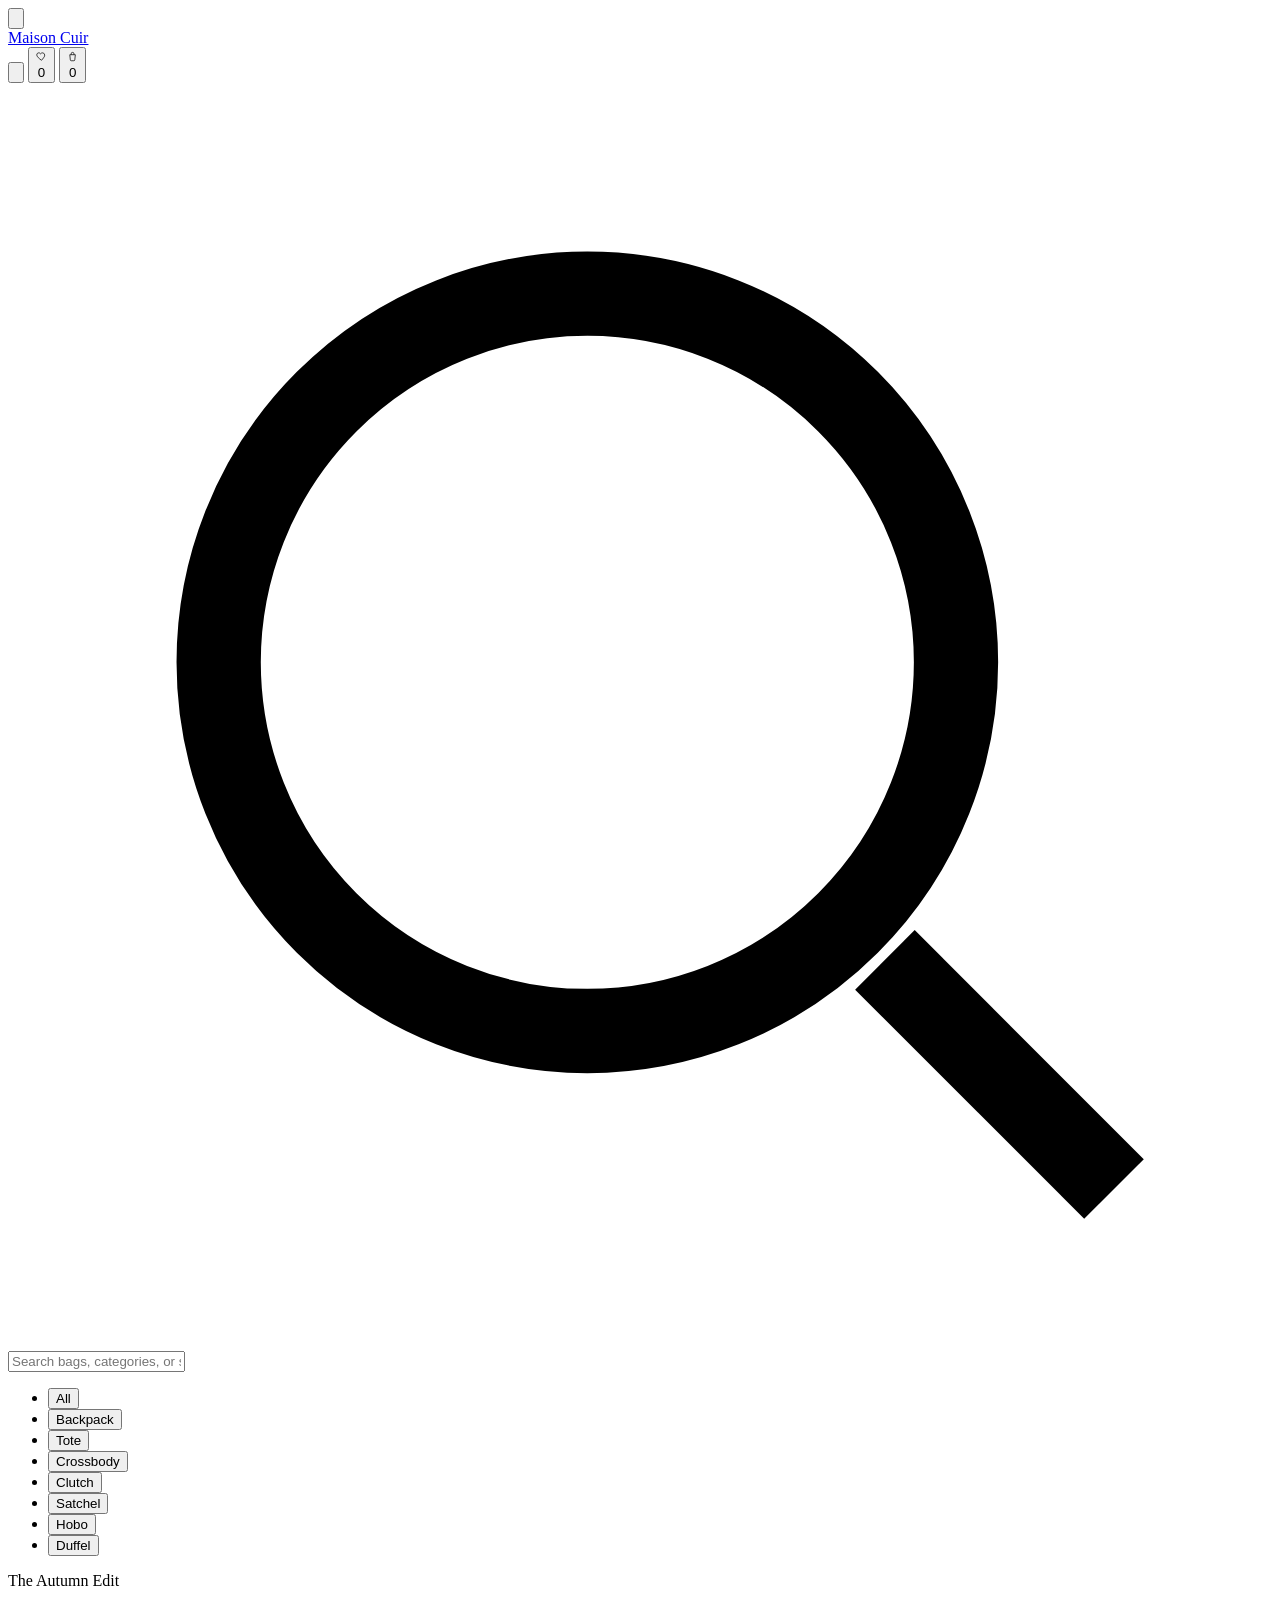
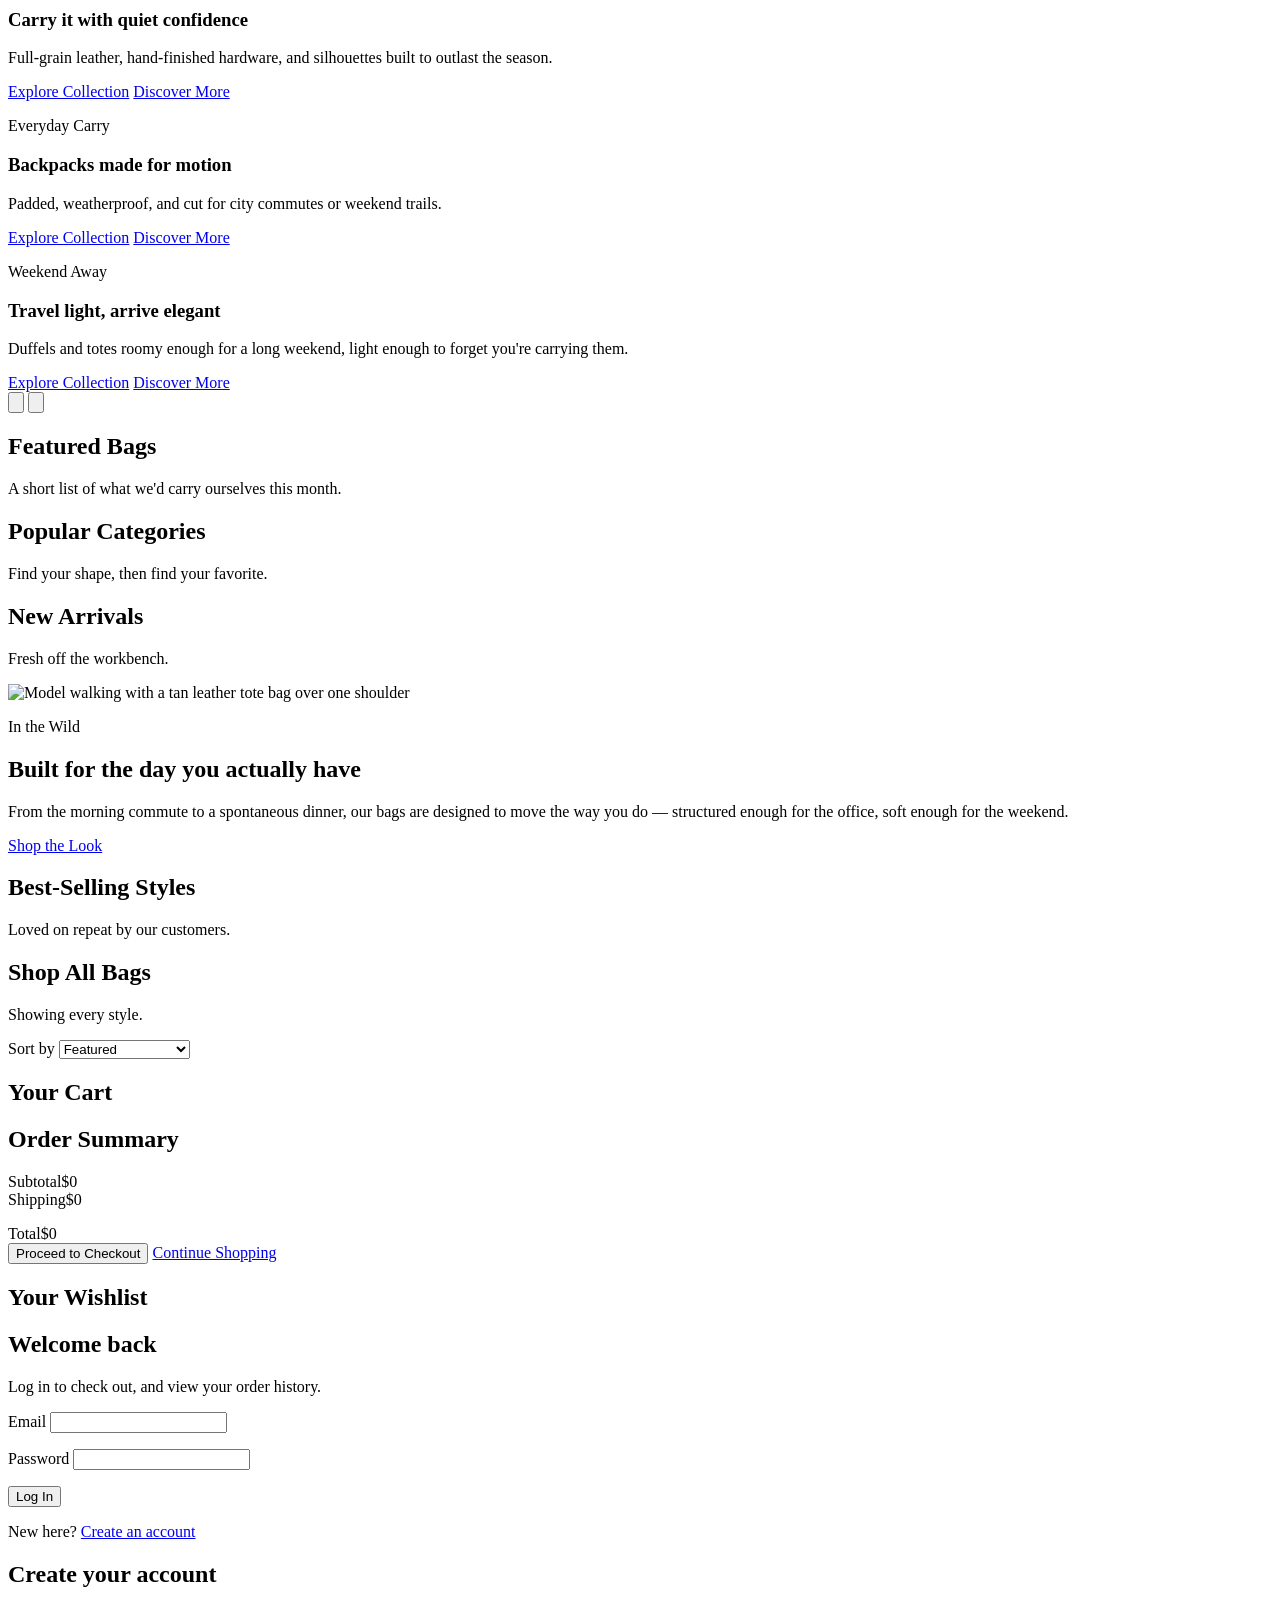
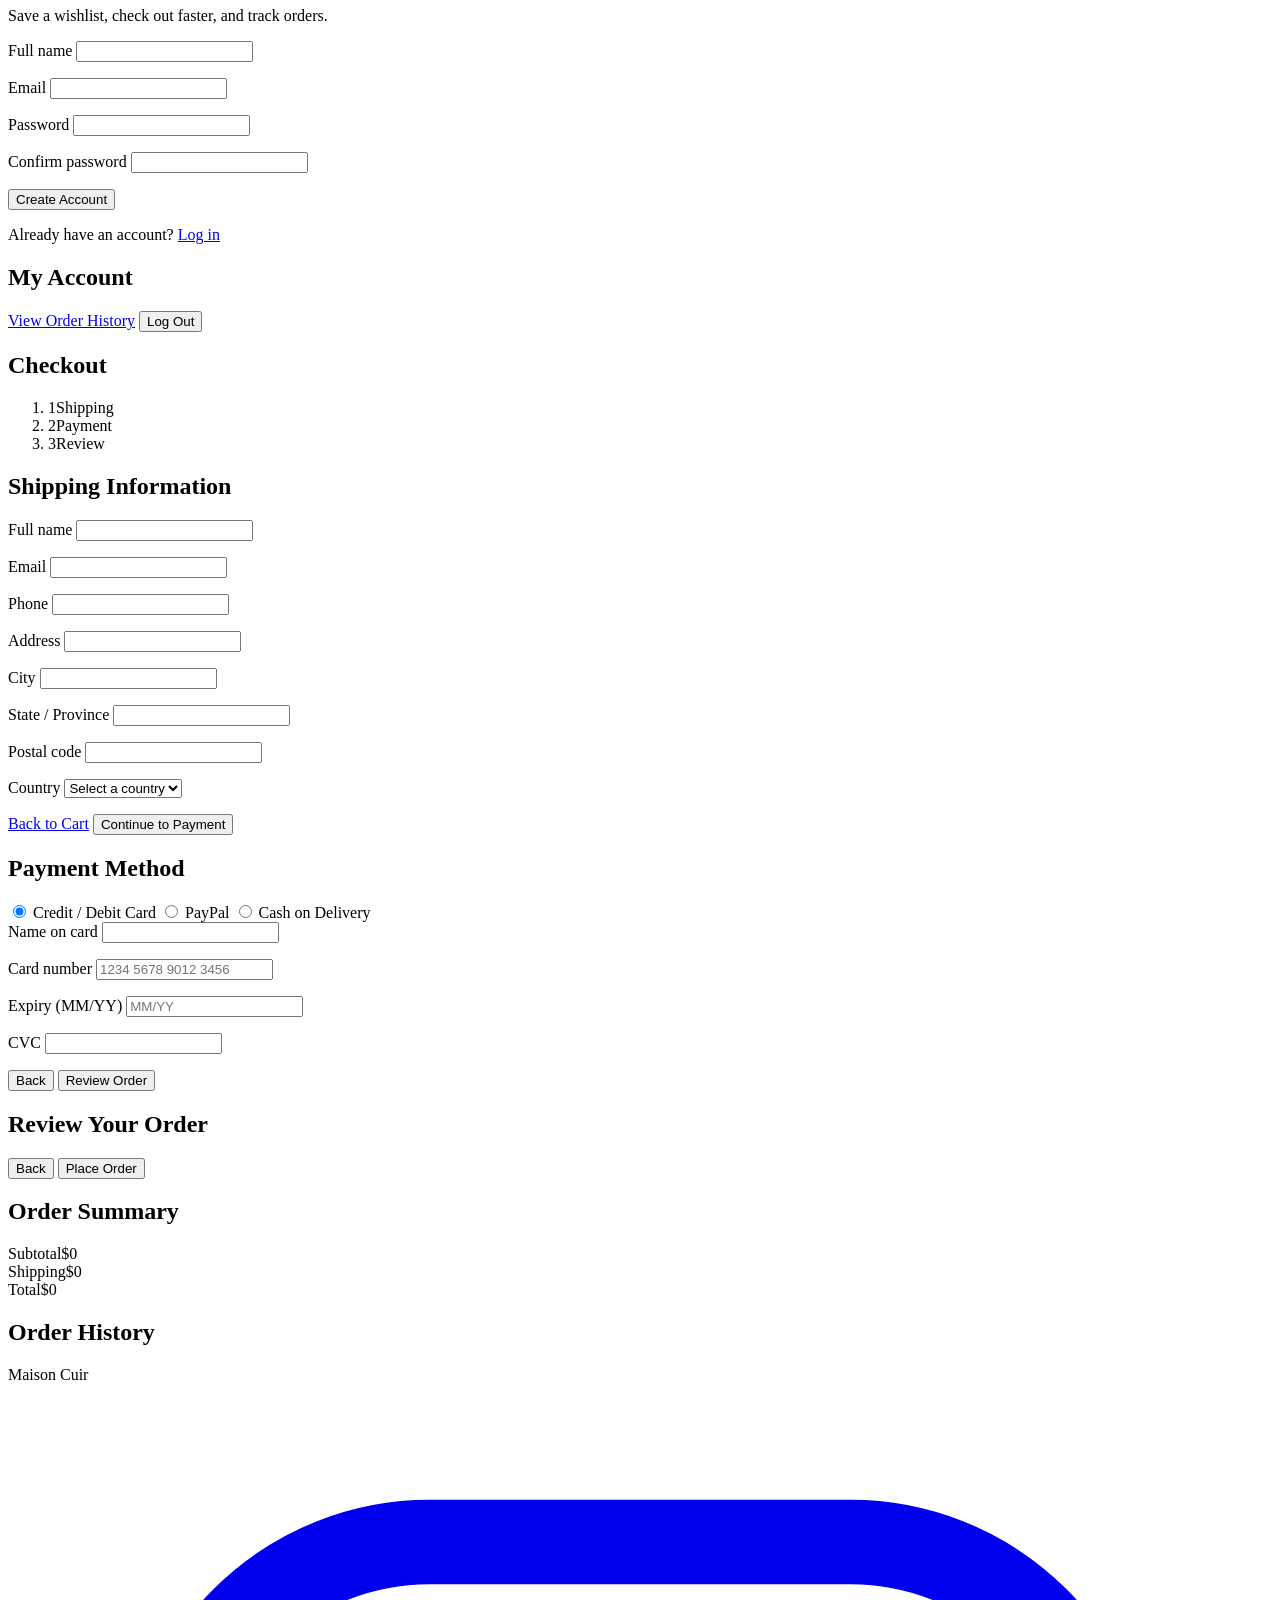
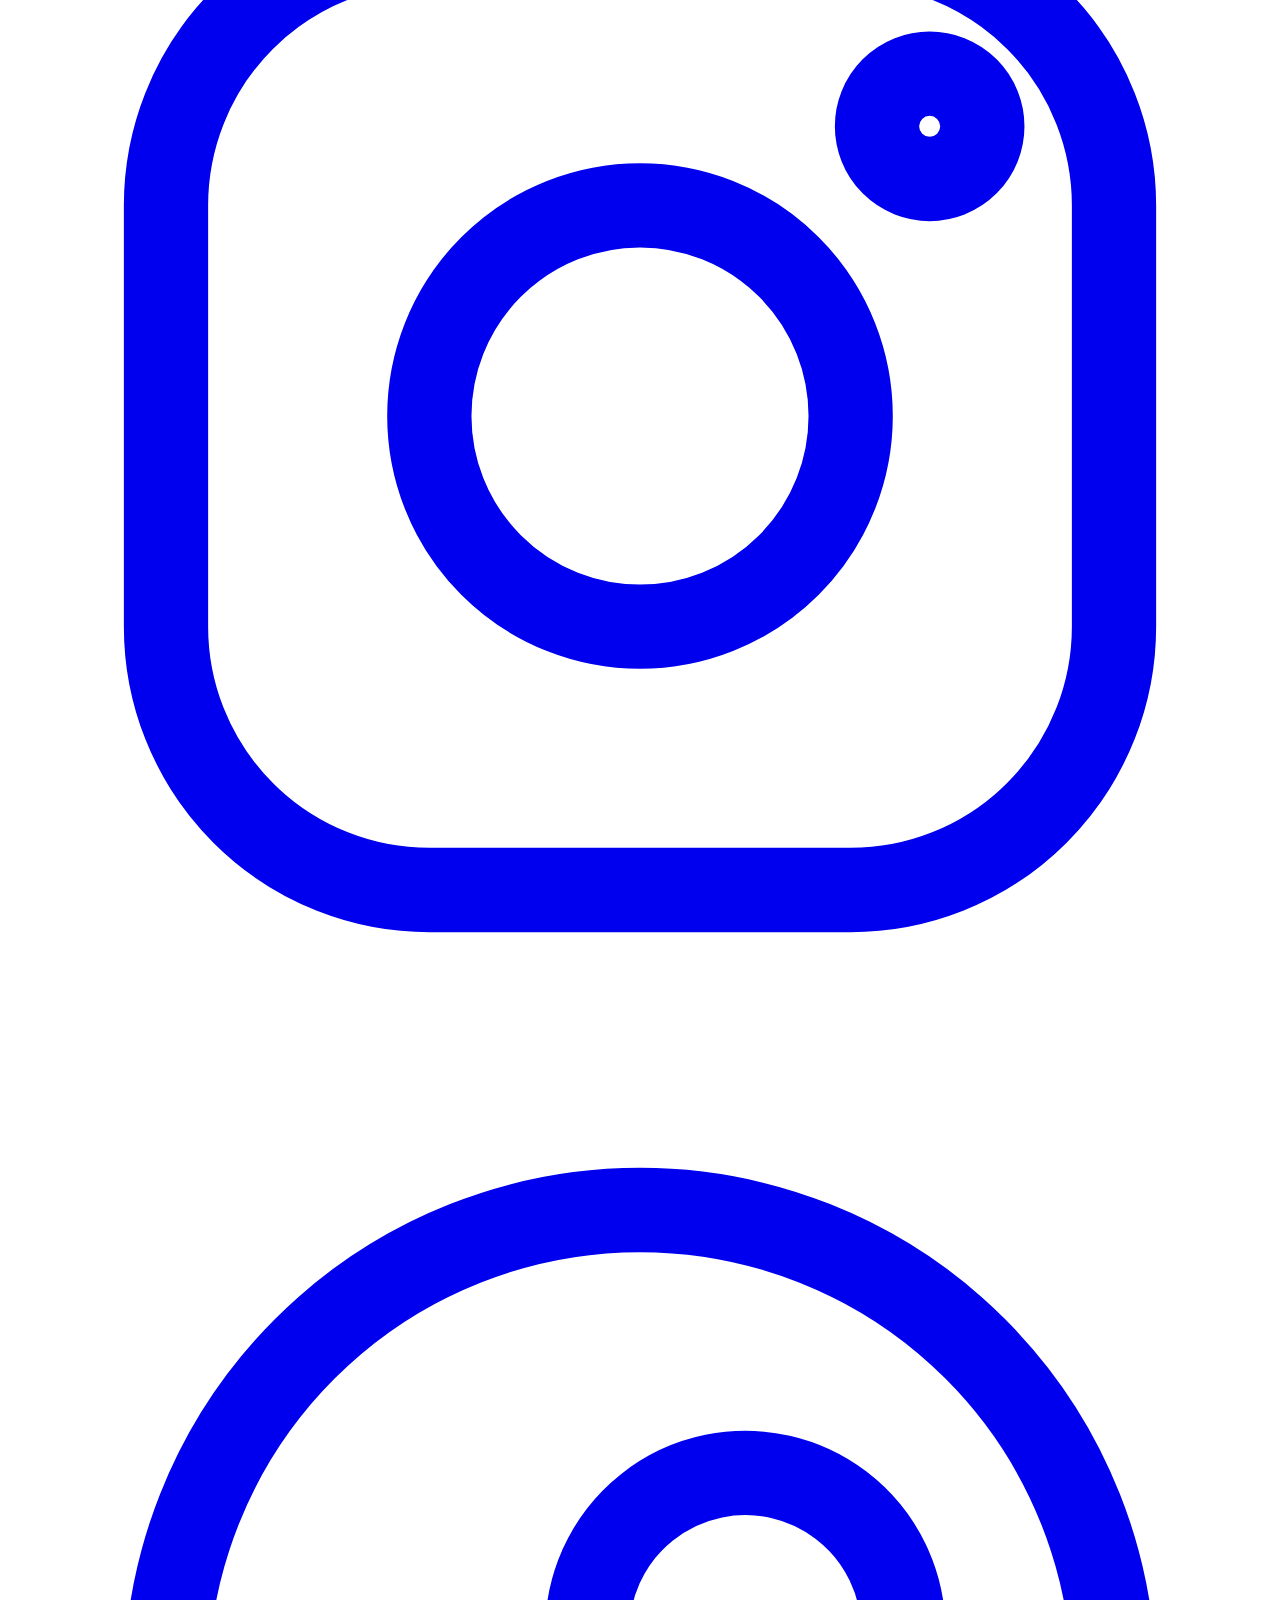
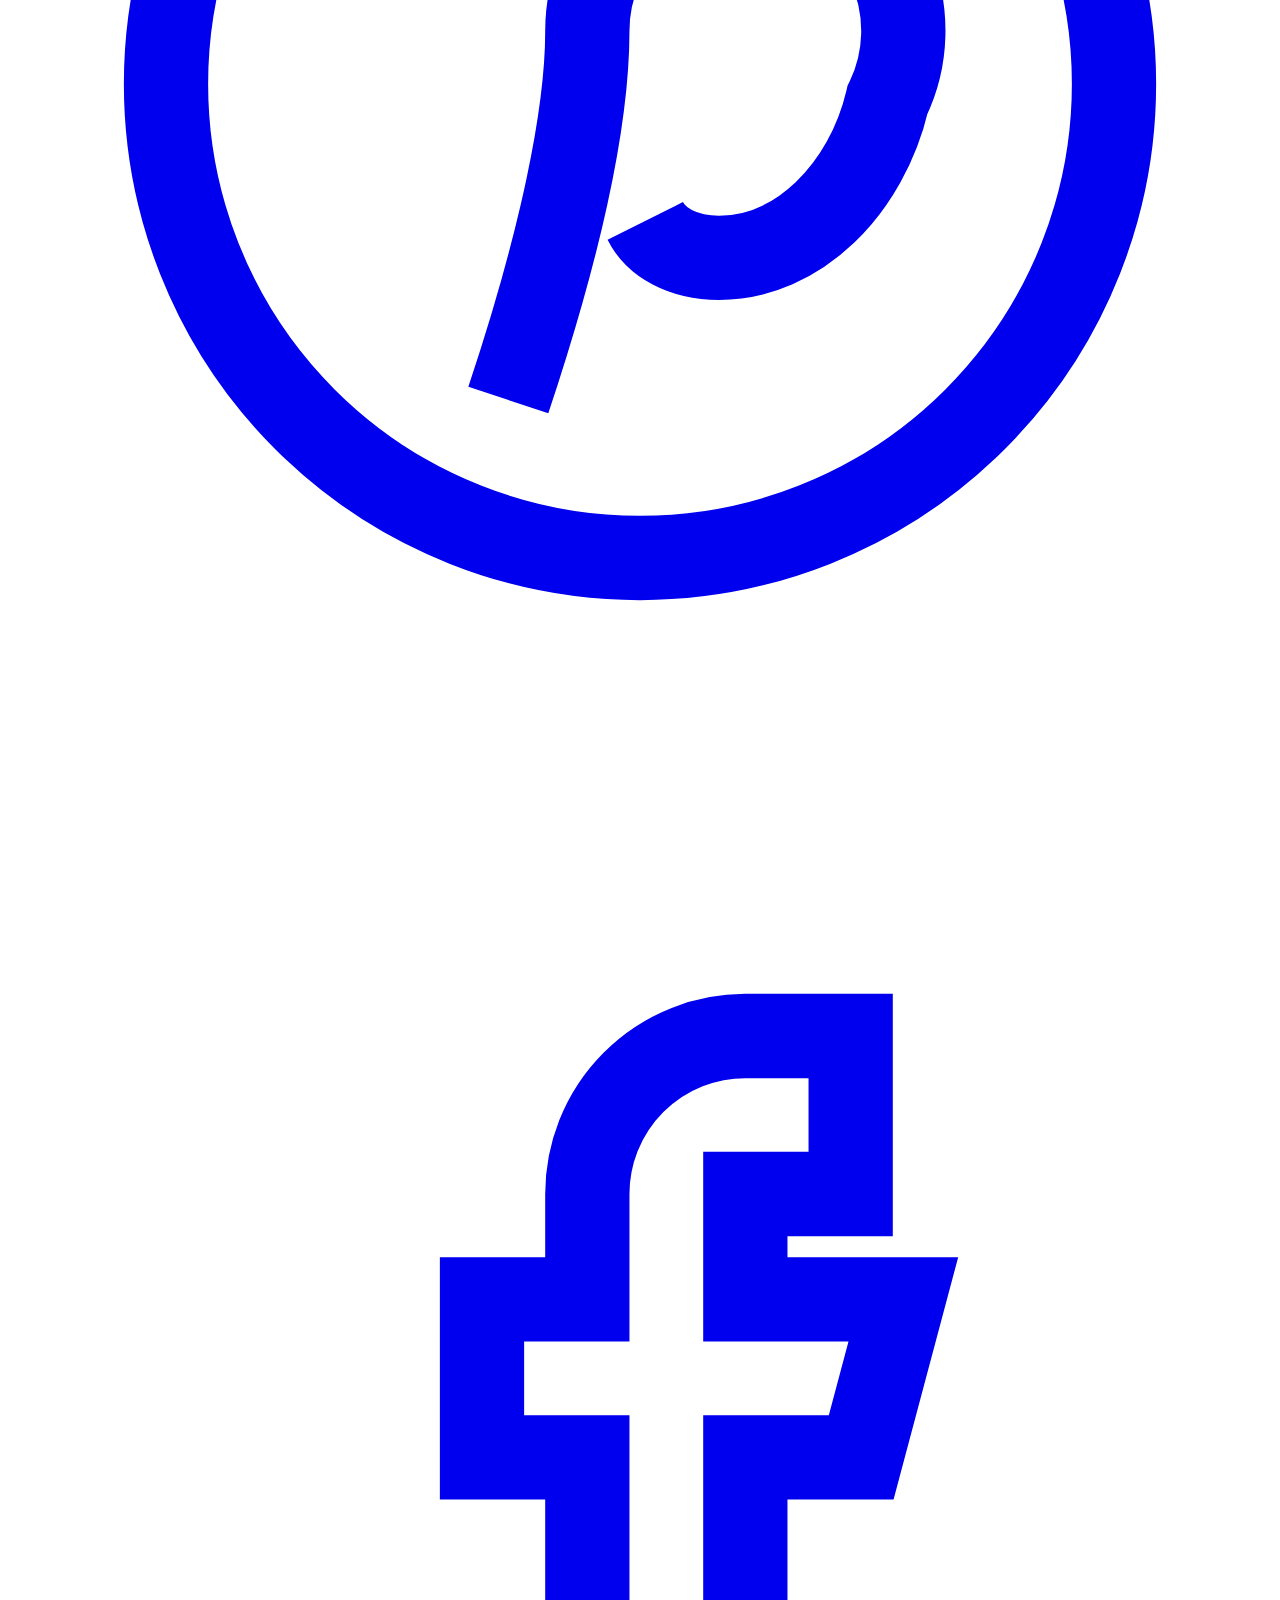
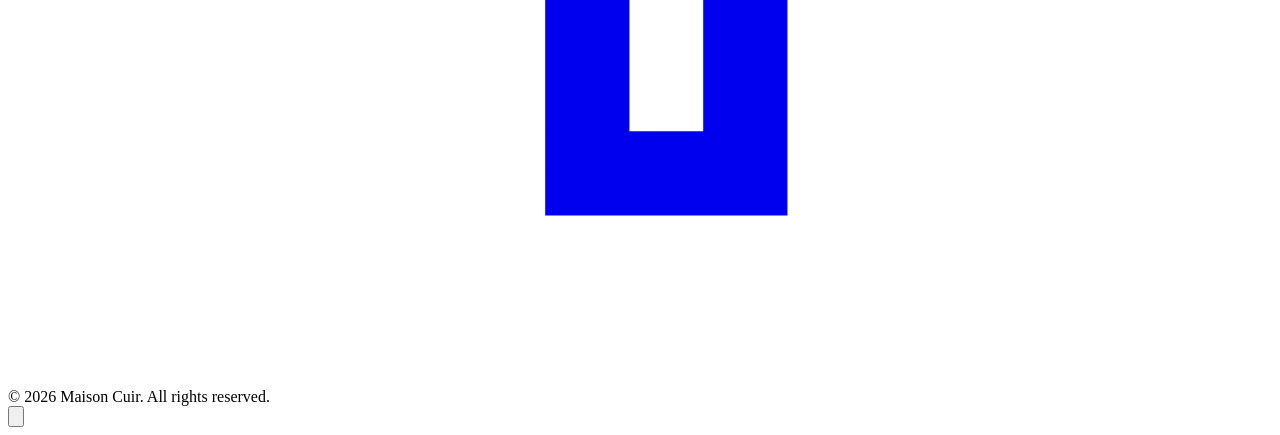
==== Index.html @ 28dfa50d "Initial commit" ====
<!DOCTYPE html>
<html lang="en">
<head>
  <meta charset="UTF-8" />
  <meta name="viewport" content="width=device-width, initial-scale=1.0" />
  <title>Maison Cuir — Premium Bags</title>

  <!-- Google Fonts: Fraunces for headings/brand, Inter for UI & body -->
  <link rel="preconnect" href="https://fonts.googleapis.com">
  <link rel="preconnect" href="https://fonts.gstatic.com" crossorigin>
  <link href="https://fonts.googleapis.com/css2?family=Fraunces:opsz,wght@9..144,400;9..144,500;9..144,600;9..144,700&family=Inter:wght@400;500;600;700&display=swap" rel="stylesheet">

  <link rel="stylesheet" href="style.css" />
</head>
<body>

  <!-- Toast notifications (success / error messages) -->
  <div class="toast-container" id="toastContainer" aria-live="polite" aria-atomic="true"></div>

  <!-- =========================================================
       HEADER — persistent across every view
       ========================================================= -->
  <header class="site-header" id="siteHeader">
    <div class="header-inner">

      <div class="header-side header-left">
        <button class="icon-btn search-gap" id="searchToggleBtn" aria-label="Search" aria-expanded="false" aria-controls="searchBar">
          <svg viewBox="0 0 24 24" fill="none" stroke="currentColor" stroke-width="1.6"><circle cx="11" cy="11" r="7"/><line x1="21" y1="21" x2="16.65" y2="16.65"/></svg>
        </button>
      </div>

      <a href="#home" class="brand" id="brandLink" aria-label="Maison Cuir home">Maison&nbsp;Cuir</a>

      <div class="header-side header-right">
        <button class="icon-btn" aria-label="Account" id="accountBtn">
          <svg viewBox="0 0 24 24" fill="none" stroke="currentColor" stroke-width="1.6"><circle cx="12" cy="8" r="4"/><path d="M4 20c0-4.4 3.6-7 8-7s8 2.6 8 7"/></svg>
        </button>
        <button class="icon-btn" aria-label="Wishlist" id="wishlistBtn">
          <svg viewBox="0 0 24 24" fill="none" stroke="currentColor" stroke-width="1.6"><path d="M12 20s-7-4.35-9.5-8.8C.7 8 2 4.5 5.4 4c2-.3 3.7.7 4.6 2.2C10.9 4.7 12.6 3.7 14.6 4c3.4.5 4.7 4 3.9 7.2C16 15.65 12 20 12 20Z"/></svg>
          <span class="badge" id="wishlistCount" data-zero>0</span>
        </button>
        <button class="icon-btn" aria-label="Cart" id="cartBtn">
          <svg viewBox="0 0 24 24" fill="none" stroke="currentColor" stroke-width="1.6"><path d="M6 8h12l-1.2 11.2a2 2 0 0 1-2 1.8H9.2a2 2 0 0 1-2-1.8L6 8Z"/><path d="M9 8V6a3 3 0 0 1 6 0v2"/></svg>
          <span class="badge" id="cartCount" data-zero>0</span>
        </button>
      </div>
    </div>

    <!-- Functional search bar -->
    <div class="search-bar" id="searchBar">
      <div class="search-bar-inner">
        <svg viewBox="0 0 24 24" fill="none" stroke="currentColor" stroke-width="1.6"><circle cx="11" cy="11" r="7"/><line x1="21" y1="21" x2="16.65" y2="16.65"/></svg>
        <input type="text" id="searchInput" placeholder="Search bags, categories, or styles…" aria-label="Search products" />
        <button class="search-clear" id="searchClear" aria-label="Clear search" hidden>&times;</button>
      </div>
      <p class="search-hint" id="searchHint"></p>
    </div>

    <!-- Category navigation — controls the Shop view's filter from anywhere -->
    <nav class="category-nav" aria-label="Bag categories">
      <ul class="category-list" id="categoryList">
        <li><button class="cat-pill is-active" data-category="all">All</button></li>
        <li><button class="cat-pill" data-category="Backpack">Backpack</button></li>
        <li><button class="cat-pill" data-category="Tote">Tote</button></li>
        <li><button class="cat-pill" data-category="Crossbody">Crossbody</button></li>
        <li><button class="cat-pill" data-category="Clutch">Clutch</button></li>
        <li><button class="cat-pill" data-category="Satchel">Satchel</button></li>
        <li><button class="cat-pill" data-category="Hobo">Hobo</button></li>
        <li><button class="cat-pill" data-category="Duffel">Duffel</button></li>
      </ul>
    </nav>
  </header>

  <main>

    <!-- =========================================================
         HOME VIEW — hero, curated showcases (unchanged design)
         ========================================================= -->
    <section class="view is-active" id="view-home">

      <section class="hero" id="hero">
        <div class="hero-slides" id="heroSlides">

          <div class="hero-slide is-active" style="background-image:url('https://images.unsplash.com/photo-1553062407-98eeb64c6a62?auto=format&fit=crop&w=1800&q=80')">
            <div class="hero-overlay"></div>
            <div class="hero-content">
              <p class="hero-kicker">The Autumn Edit</p>
              <h1>Carry it with quiet confidence</h1>
              <p class="hero-copy">Full-grain leather, hand-finished hardware, and silhouettes built to outlast the season.</p>
              <div class="hero-actions">
                <a href="#shop" class="btn btn-primary" data-nav="shop">Explore Collection</a>
                <a href="#lifestyle-anchor" class="btn btn-ghost">Discover More</a>
              </div>
            </div>
          </div>

          <div class="hero-slide" style="background-image:url('https://images.unsplash.com/photo-1622560480605-d83c853bc5c3?auto=format&fit=crop&w=1800&q=80')">
            <div class="hero-overlay"></div>
            <div class="hero-content">
              <p class="hero-kicker">Everyday Carry</p>
              <h1>Backpacks made for motion</h1>
              <p class="hero-copy">Padded, weatherproof, and cut for city commutes or weekend trails.</p>
              <div class="hero-actions">
                <a href="#shop" class="btn btn-primary" data-nav="shop">Explore Collection</a>
                <a href="#lifestyle-anchor" class="btn btn-ghost">Discover More</a>
              </div>
            </div>
          </div>

          <div class="hero-slide" style="background-image:url('https://images.unsplash.com/photo-1591561954557-26941169b49e?auto=format&fit=crop&w=1800&q=80')">
            <div class="hero-overlay"></div>
            <div class="hero-content">
              <p class="hero-kicker">Weekend Away</p>
              <h1>Travel light, arrive elegant</h1>
              <p class="hero-copy">Duffels and totes roomy enough for a long weekend, light enough to forget you're carrying them.</p>
              <div class="hero-actions">
                <a href="#shop" class="btn btn-primary" data-nav="shop">Explore Collection</a>
                <a href="#lifestyle-anchor" class="btn btn-ghost">Discover More</a>
              </div>
            </div>
          </div>

        </div>

        <button class="hero-arrow hero-arrow-prev" id="heroPrev" aria-label="Previous slide">
          <svg viewBox="0 0 24 24" fill="none" stroke="currentColor" stroke-width="2"><path d="M15 18l-6-6 6-6"/></svg>
        </button>
        <button class="hero-arrow hero-arrow-next" id="heroNext" aria-label="Next slide">
          <svg viewBox="0 0 24 24" fill="none" stroke="currentColor" stroke-width="2"><path d="M9 18l6-6-6-6"/></svg>
        </button>
        <div class="hero-dots" id="heroDots"></div>
      </section>

      <section class="section" id="featured">
        <div class="section-head">
          <h2>Featured Bags</h2>
          <p>A short list of what we'd carry ourselves this month.</p>
        </div>
        <div class="product-grid" id="featuredGrid"></div>
      </section>

      <section class="section section-muted" id="popular-categories">
        <div class="section-head">
          <h2>Popular Categories</h2>
          <p>Find your shape, then find your favorite.</p>
        </div>
        <div class="category-grid" id="categoryGrid"></div>
      </section>

      <section class="section" id="new-arrivals">
        <div class="section-head">
          <h2>New Arrivals</h2>
          <p>Fresh off the workbench.</p>
        </div>
        <div class="product-grid" id="newArrivalsGrid"></div>
      </section>

      <span id="lifestyle-anchor"></span>
      <section class="lifestyle" id="lifestyle">
        <div class="lifestyle-media">
          <img src="https://images.unsplash.com/photo-1591085686350-798c0f9faa7f?auto=format&fit=crop&w=1400&q=80" alt="Model walking with a tan leather tote bag over one shoulder" loading="lazy" />
        </div>
        <div class="lifestyle-copy">
          <p class="hero-kicker">In the Wild</p>
          <h2>Built for the day you actually have</h2>
          <p>From the morning commute to a spontaneous dinner, our bags are designed to move the way you do — structured enough for the office, soft enough for the weekend.</p>
          <a href="#shop" class="btn btn-primary" data-nav="shop">Shop the Look</a>
        </div>
      </section>

      <section class="section" id="best-sellers">
        <div class="section-head">
          <h2>Best-Selling Styles</h2>
          <p>Loved on repeat by our customers.</p>
        </div>
        <div class="product-grid" id="bestSellersGrid"></div>
      </section>
    </section>

    <!-- =========================================================
         SHOP VIEW — full catalog with search, filter, sort
         ========================================================= -->
    <section class="view" id="view-shop">
      <div class="view-header">
        <h1 id="shopTitle">Shop All Bags</h1>
        <p id="shopMeta">Showing every style.</p>
      </div>
      <div class="shop-controls">
        <p class="shop-active-filter" id="shopActiveFilter"></p>
        <label class="sort-field">
          <span>Sort by</span>
          <select id="sortSelect">
            <option value="featured">Featured</option>
            <option value="price-asc">Price: Low to High</option>
            <option value="price-desc">Price: High to Low</option>
            <option value="rating">Top Rated</option>
            <option value="newest">Newest</option>
          </select>
        </label>
      </div>
      <div class="product-grid" id="shopGrid"></div>
      <div class="empty-state" id="shopEmpty" hidden>
        <p>No bags match your search.</p>
        <button class="btn btn-primary" id="shopResetBtn">Clear filters</button>
      </div>
    </section>

    <!-- =========================================================
         CART VIEW
         ========================================================= -->
    <section class="view" id="view-cart">
      <div class="view-header"><h1>Your Cart</h1></div>
      <div class="cart-layout" id="cartLayout">
        <div class="cart-items" id="cartItems"></div>
        <aside class="summary-card" id="cartSummary">
          <h2>Order Summary</h2>
          <div class="summary-row"><span>Subtotal</span><span id="cartSubtotal">$0</span></div>
          <div class="summary-row"><span>Shipping</span><span id="cartShipping">$0</span></div>
          <p class="summary-note" id="cartShippingNote"></p>
          <div class="summary-row summary-total"><span>Total</span><span id="cartTotal">$0</span></div>
          <button class="btn btn-primary btn-block" id="checkoutBtn">Proceed to Checkout</button>
          <a href="#shop" class="btn btn-ghost-dark btn-block" data-nav="shop">Continue Shopping</a>
        </aside>
      </div>
      <div class="empty-state" id="cartEmpty" hidden>
        <p>Your cart is empty.</p>
        <a href="#shop" class="btn btn-primary" data-nav="shop">Start Shopping</a>
      </div>
    </section>

    <!-- =========================================================
         WISHLIST VIEW
         ========================================================= -->
    <section class="view" id="view-wishlist">
      <div class="view-header"><h1>Your Wishlist</h1></div>
      <div class="product-grid" id="wishlistGrid"></div>
      <div class="empty-state" id="wishlistEmpty" hidden>
        <p>Nothing saved yet. Tap the heart on any bag to save it here.</p>
        <a href="#shop" class="btn btn-primary" data-nav="shop">Browse Bags</a>
      </div>
    </section>

    <!-- =========================================================
         LOGIN VIEW
         ========================================================= -->
    <section class="view" id="view-login">
      <div class="auth-card">
        <h1>Welcome back</h1>
        <p class="auth-sub">Log in to check out, and view your order history.</p>
        <form id="loginForm" novalidate>
          <div class="field">
            <label for="loginEmail">Email</label>
            <input type="email" id="loginEmail" autocomplete="email" required />
            <p class="field-error" id="loginEmailError"></p>
          </div>
          <div class="field">
            <label for="loginPassword">Password</label>
            <input type="password" id="loginPassword" autocomplete="current-password" required />
            <p class="field-error" id="loginPasswordError"></p>
          </div>
          <button type="submit" class="btn btn-primary btn-block" id="loginSubmitBtn">
            <span class="btn-label">Log In</span>
          </button>
        </form>
        <p class="auth-switch">New here? <a href="#register" data-nav="register">Create an account</a></p>
      </div>
    </section>

    <!-- =========================================================
         REGISTER VIEW
         ========================================================= -->
    <section class="view" id="view-register">
      <div class="auth-card">
        <h1>Create your account</h1>
        <p class="auth-sub">Save a wishlist, check out faster, and track orders.</p>
        <form id="registerForm" novalidate>
          <div class="field">
            <label for="registerName">Full name</label>
            <input type="text" id="registerName" autocomplete="name" required />
            <p class="field-error" id="registerNameError"></p>
          </div>
          <div class="field">
            <label for="registerEmail">Email</label>
            <input type="email" id="registerEmail" autocomplete="email" required />
            <p class="field-error" id="registerEmailError"></p>
          </div>
          <div class="field">
            <label for="registerPassword">Password</label>
            <input type="password" id="registerPassword" autocomplete="new-password" required />
            <p class="field-error" id="registerPasswordError"></p>
          </div>
          <div class="field">
            <label for="registerConfirm">Confirm password</label>
            <input type="password" id="registerConfirm" autocomplete="new-password" required />
            <p class="field-error" id="registerConfirmError"></p>
          </div>
          <button type="submit" class="btn btn-primary btn-block" id="registerSubmitBtn">
            <span class="btn-label">Create Account</span>
          </button>
        </form>
        <p class="auth-switch">Already have an account? <a href="#login" data-nav="login">Log in</a></p>
      </div>
    </section>

    <!-- =========================================================
         ACCOUNT VIEW
         ========================================================= -->
    <section class="view" id="view-account">
      <div class="view-header"><h1>My Account</h1></div>
      <div class="account-layout">
        <div class="account-card" id="accountInfo"></div>
        <div class="account-actions">
          <a href="#orders" class="btn btn-ghost-dark btn-block" data-nav="orders">View Order History</a>
          <button class="btn btn-primary btn-block" id="logoutBtn">Log Out</button>
        </div>
      </div>
    </section>

    <!-- =========================================================
         CHECKOUT VIEW — Shipping → Payment → Review
         ========================================================= -->
    <section class="view" id="view-checkout">
      <div class="view-header"><h1>Checkout</h1></div>

      <ol class="step-indicator" id="stepIndicator">
        <li class="step is-active" data-step="shipping"><span class="step-num">1</span>Shipping</li>
        <li class="step" data-step="payment"><span class="step-num">2</span>Payment</li>
        <li class="step" data-step="review"><span class="step-num">3</span>Review</li>
      </ol>

      <div class="checkout-layout">
        <div class="checkout-form-area">

          <form class="checkout-step is-active" id="stepShipping" novalidate>
            <h2>Shipping Information</h2>
            <div class="field">
              <label for="shipFullName">Full name</label>
              <input type="text" id="shipFullName" required />
              <p class="field-error" id="shipFullNameError"></p>
            </div>
            <div class="form-row">
              <div class="field">
                <label for="shipEmail">Email</label>
                <input type="email" id="shipEmail" required />
                <p class="field-error" id="shipEmailError"></p>
              </div>
              <div class="field">
                <label for="shipPhone">Phone</label>
                <input type="tel" id="shipPhone" required />
                <p class="field-error" id="shipPhoneError"></p>
              </div>
            </div>
            <div class="field">
              <label for="shipAddress">Address</label>
              <input type="text" id="shipAddress" required />
              <p class="field-error" id="shipAddressError"></p>
            </div>
            <div class="form-row form-row-3">
              <div class="field">
                <label for="shipCity">City</label>
                <input type="text" id="shipCity" required />
                <p class="field-error" id="shipCityError"></p>
              </div>
              <div class="field">
                <label for="shipState">State / Province</label>
                <input type="text" id="shipState" required />
                <p class="field-error" id="shipStateError"></p>
              </div>
              <div class="field">
                <label for="shipZip">Postal code</label>
                <input type="text" id="shipZip" required />
                <p class="field-error" id="shipZipError"></p>
              </div>
            </div>
            <div class="field">
              <label for="shipCountry">Country</label>
              <select id="shipCountry" required>
                <option value="">Select a country</option>
                <option>United States</option>
                <option>Canada</option>
                <option>United Kingdom</option>
                <option>Philippines</option>
                <option>Australia</option>
                <option>Other</option>
              </select>
              <p class="field-error" id="shipCountryError"></p>
            </div>
            <div class="checkout-step-actions">
              <a href="#cart" class="btn btn-ghost-dark" data-nav="cart">Back to Cart</a>
              <button type="submit" class="btn btn-primary">Continue to Payment</button>
            </div>
          </form>

          <form class="checkout-step" id="stepPayment" novalidate>
            <h2>Payment Method</h2>
            <div class="payment-options" id="paymentOptions">
              <label class="payment-option is-active">
                <input type="radio" name="paymentMethod" value="card" checked />
                <span class="payment-option-label">Credit / Debit Card</span>
              </label>
              <label class="payment-option">
                <input type="radio" name="paymentMethod" value="paypal" />
                <span class="payment-option-label">PayPal</span>
              </label>
              <label class="payment-option">
                <input type="radio" name="paymentMethod" value="cod" />
                <span class="payment-option-label">Cash on Delivery</span>
              </label>
            </div>

            <div id="cardFields">
              <div class="field">
                <label for="cardName">Name on card</label>
                <input type="text" id="cardName" />
                <p class="field-error" id="cardNameError"></p>
              </div>
              <div class="field">
                <label for="cardNumber">Card number</label>
                <input type="text" id="cardNumber" inputmode="numeric" placeholder="1234 5678 9012 3456" maxlength="19" />
                <p class="field-error" id="cardNumberError"></p>
              </div>
              <div class="form-row">
                <div class="field">
                  <label for="cardExpiry">Expiry (MM/YY)</label>
                  <input type="text" id="cardExpiry" placeholder="MM/YY" maxlength="5" />
                  <p class="field-error" id="cardExpiryError"></p>
                </div>
                <div class="field">
                  <label for="cardCvc">CVC</label>
                  <input type="text" id="cardCvc" inputmode="numeric" maxlength="4" />
                  <p class="field-error" id="cardCvcError"></p>
                </div>
              </div>
            </div>

            <div class="checkout-step-actions">
              <button type="button" class="btn btn-ghost-dark" data-checkout-back="shipping">Back</button>
              <button type="submit" class="btn btn-primary">Review Order</button>
            </div>
          </form>

          <div class="checkout-step" id="stepReview">
            <h2>Review Your Order</h2>
            <div id="reviewShipping" class="review-block"></div>
            <div id="reviewPayment" class="review-block"></div>
            <div id="reviewItems" class="review-block"></div>
            <div class="checkout-step-actions">
              <button type="button" class="btn btn-ghost-dark" data-checkout-back="payment">Back</button>
              <button type="button" class="btn btn-primary" id="placeOrderBtn">
                <span class="btn-label">Place Order</span>
              </button>
            </div>
          </div>

        </div>

        <aside class="summary-card" id="checkoutSummary">
          <h2>Order Summary</h2>
          <div id="checkoutSummaryItems"></div>
          <div class="summary-row"><span>Subtotal</span><span id="checkoutSubtotal">$0</span></div>
          <div class="summary-row"><span>Shipping</span><span id="checkoutShipping">$0</span></div>
          <div class="summary-row summary-total"><span>Total</span><span id="checkoutTotal">$0</span></div>
        </aside>
      </div>
    </section>

    <!-- =========================================================
         CONFIRMATION VIEW
         ========================================================= -->
    <section class="view" id="view-confirmation">
      <div class="confirmation-card" id="confirmationContent"></div>
    </section>

    <!-- =========================================================
         ORDERS VIEW
         ========================================================= -->
    <section class="view" id="view-orders">
      <div class="view-header"><h1>Order History</h1></div>
      <div class="orders-list" id="ordersList"></div>
      <div class="empty-state" id="ordersEmpty" hidden>
        <p>No orders yet. Once you check out, your orders will appear here.</p>
        <a href="#shop" class="btn btn-primary" data-nav="shop">Start Shopping</a>
      </div>
    </section>

  </main>

  <!-- =========================================================
       FOOTER — minimal
       ========================================================= -->
  <footer class="site-footer">
    <div class="footer-inner">
      <span class="footer-brand">Maison&nbsp;Cuir</span>
      <div class="footer-socials">
        <a href="#" class="icon-btn" aria-label="Instagram">
          <svg viewBox="0 0 24 24" fill="none" stroke="currentColor" stroke-width="1.6"><rect x="3" y="3" width="18" height="18" rx="5"/><circle cx="12" cy="12" r="4"/><circle cx="17.5" cy="6.5" r="1"/></svg>
        </a>
        <a href="#" class="icon-btn" aria-label="Pinterest">
          <svg viewBox="0 0 24 24" fill="none" stroke="currentColor" stroke-width="1.6"><circle cx="12" cy="12" r="9"/><path d="M9.5 18c1-3 1.5-5.4 1.5-7a3 3 0 1 1 5.7 1.3c-.4 1.7-1.7 3-3.2 3-.7 0-1.2-.3-1.4-.7"/></svg>
        </a>
        <a href="#" class="icon-btn" aria-label="Facebook">
          <svg viewBox="0 0 24 24" fill="none" stroke="currentColor" stroke-width="1.6"><path d="M14 9h2V6h-2a3 3 0 0 0-3 3v2H9v3h2v6h3v-6h2.2l.8-3H14V9Z"/></svg>
        </a>
      </div>
      <span class="footer-copy">&copy; 2026 Maison Cuir. All rights reserved.</span>
    </div>
  </footer>

  <!-- Floating back-to-top button -->
  <button class="back-to-top" id="backToTop" aria-label="Back to top">
    <svg viewBox="0 0 24 24" fill="none" stroke="currentColor" stroke-width="2"><path d="M12 19V5"/><path d="M5 12l7-7 7 7"/></svg>
  </button>

  <!-- =========================================================
       PRODUCT QUICK-VIEW MODAL
       ========================================================= -->
  <div class="modal-overlay" id="productModal" hidden>
    <div class="modal product-modal" role="dialog" aria-modal="true" aria-labelledby="modalProductName">
      <button class="modal-close" id="modalCloseBtn" aria-label="Close product details">&times;</button>
      <div class="modal-body" id="modalBody"><!-- injected by script.js --></div>
    </div>
  </div>

  <script src="script.js"></script>
</body>
</html>
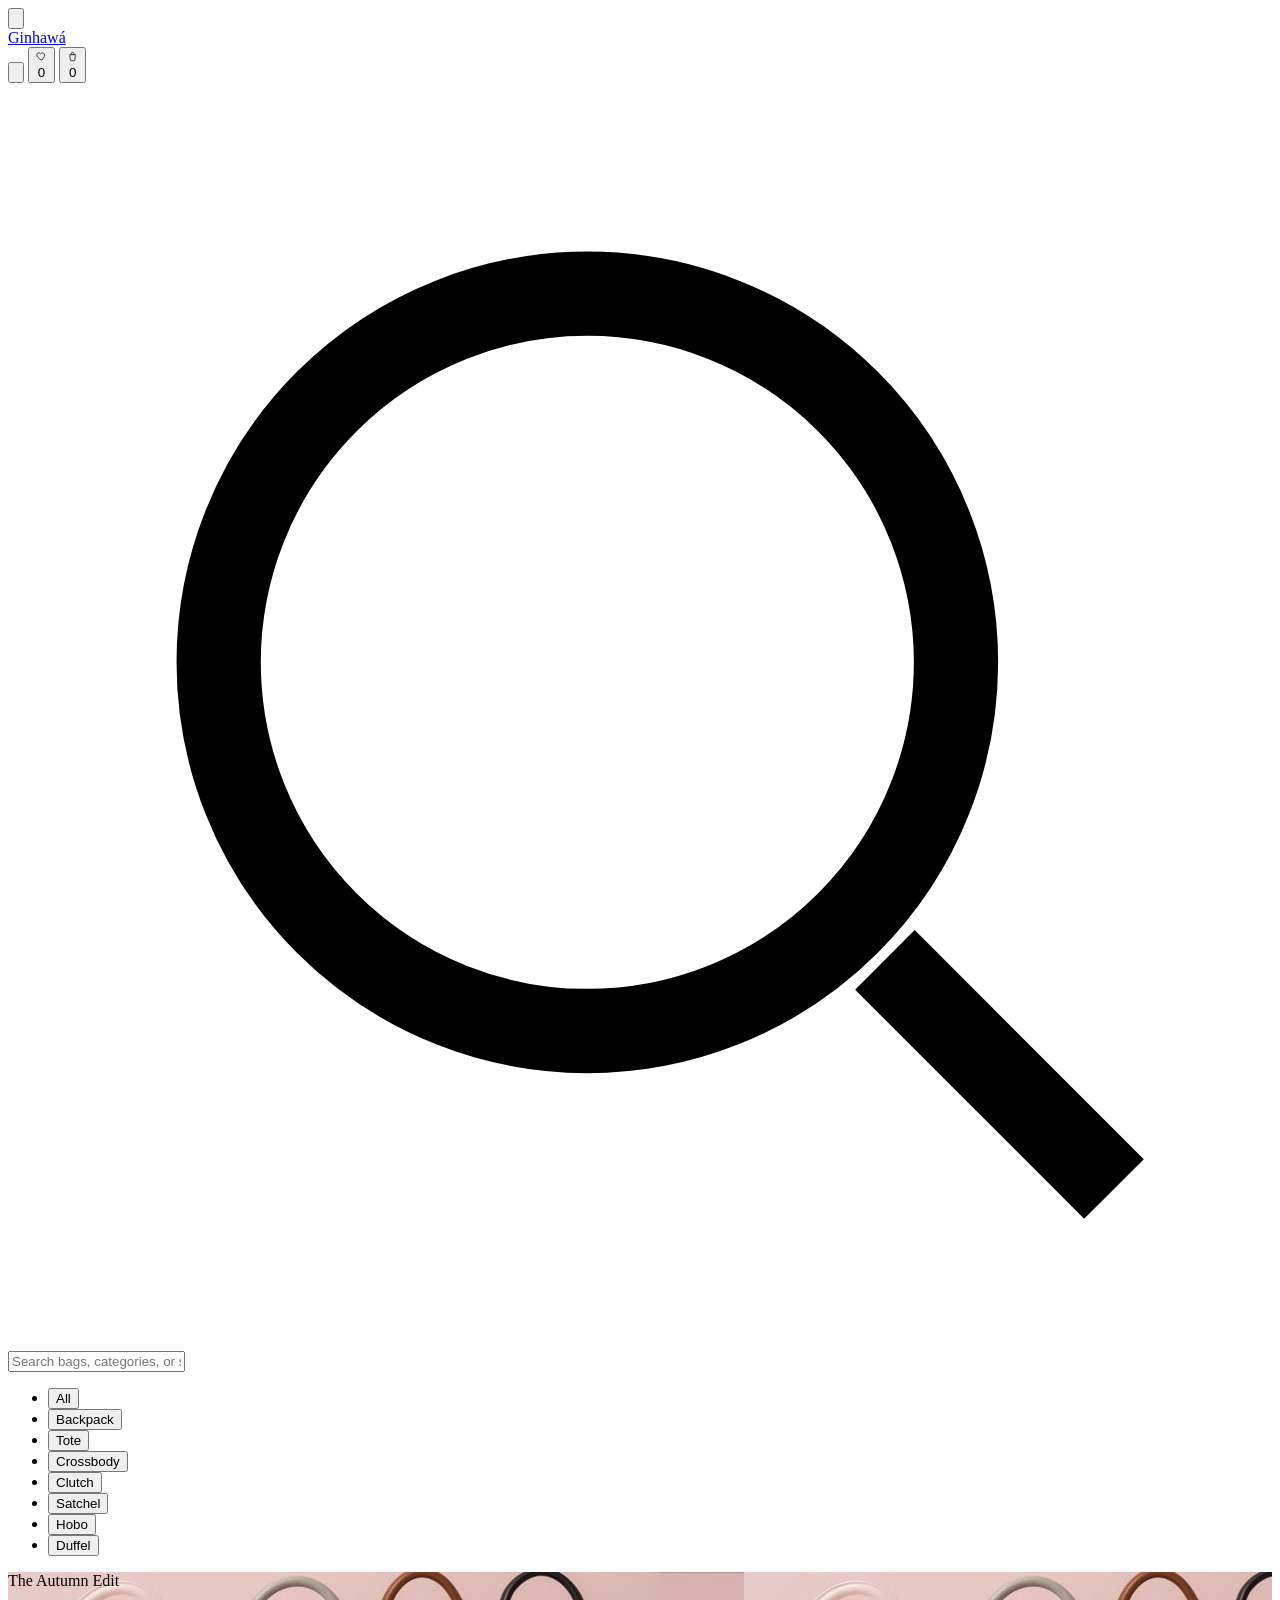
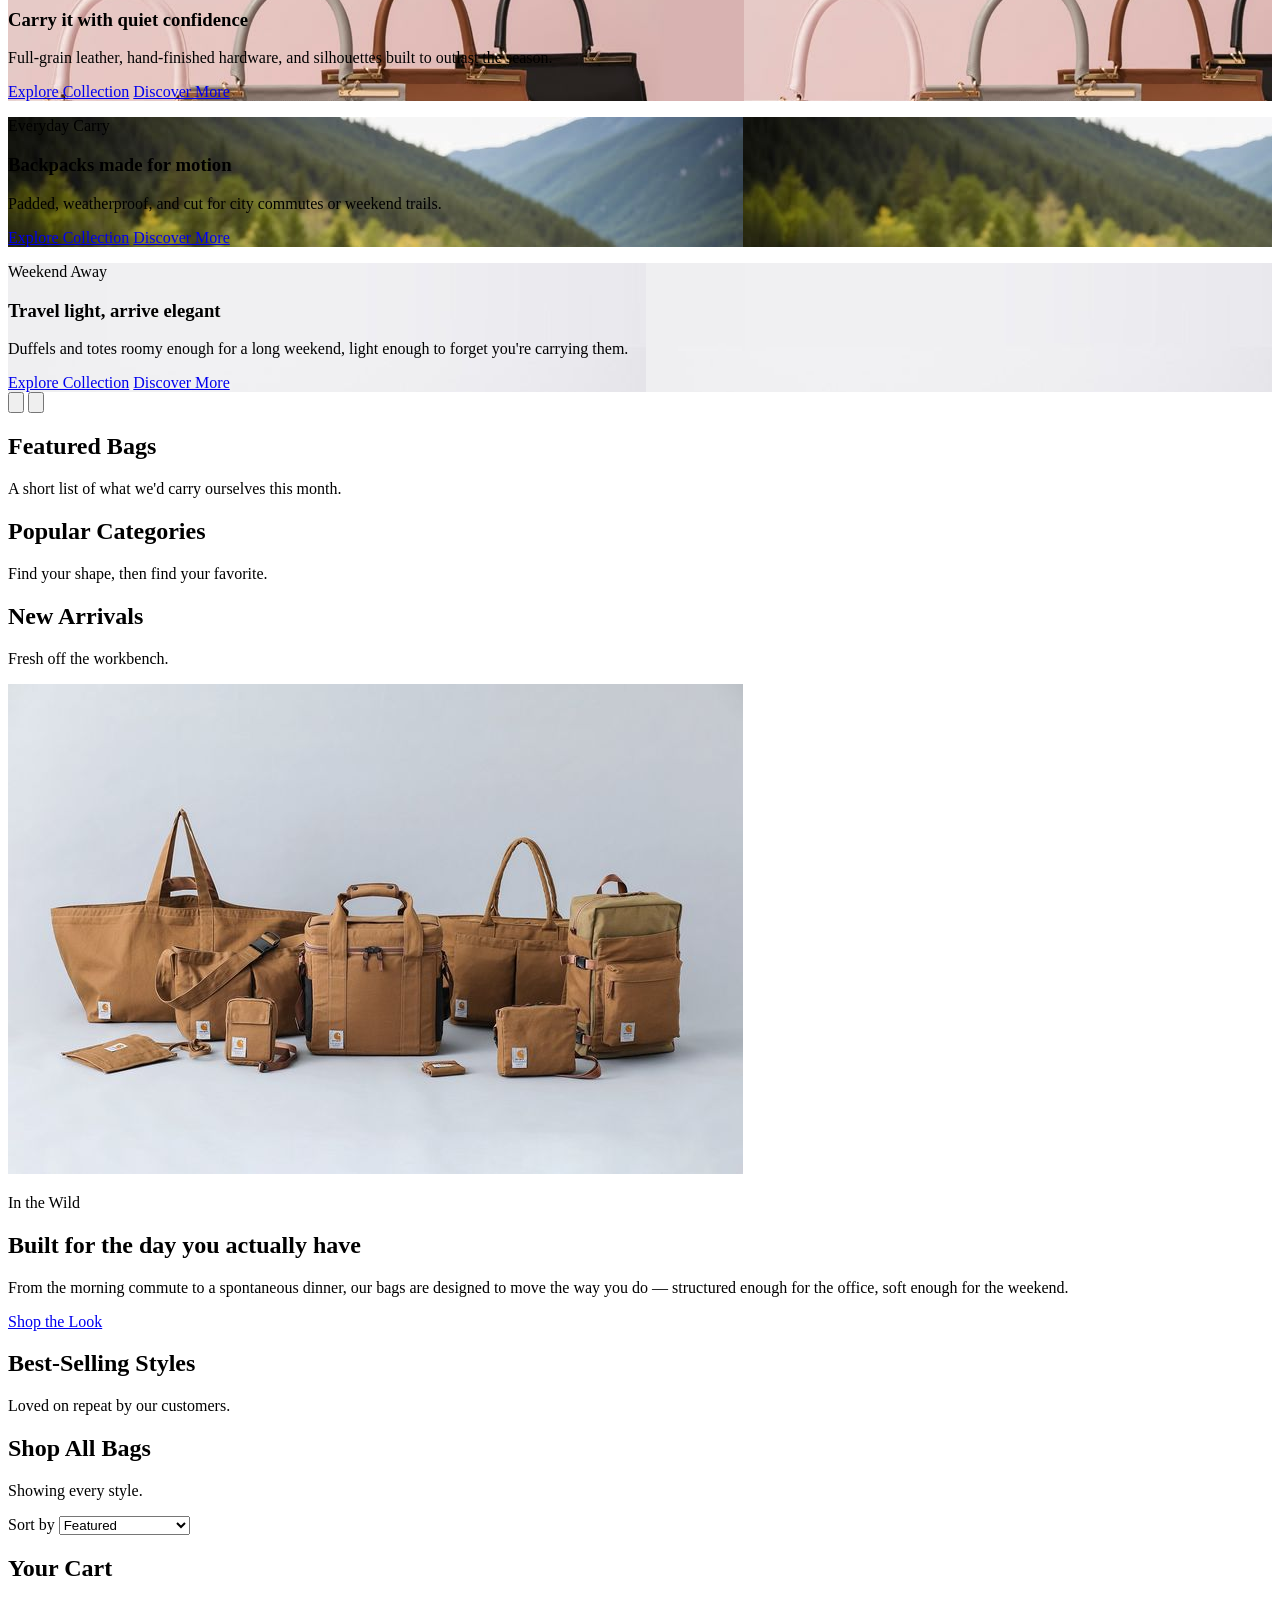
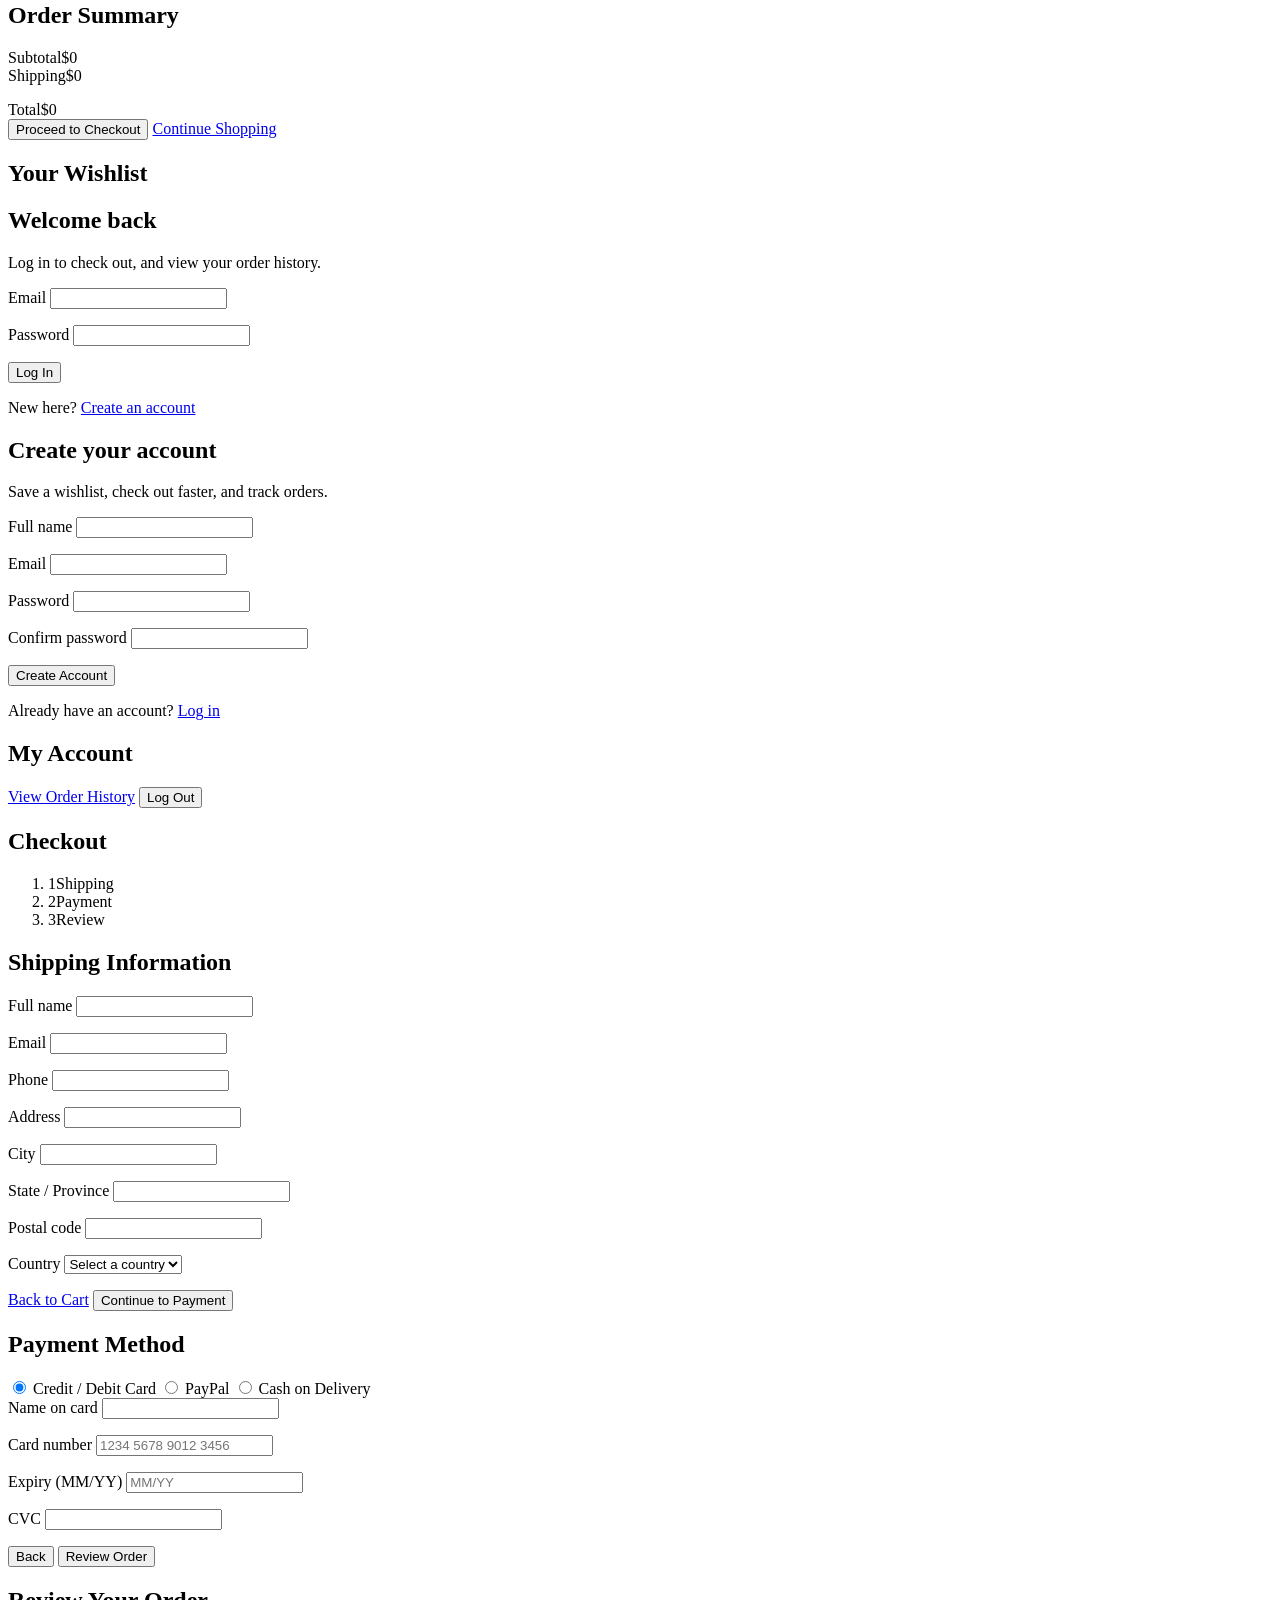
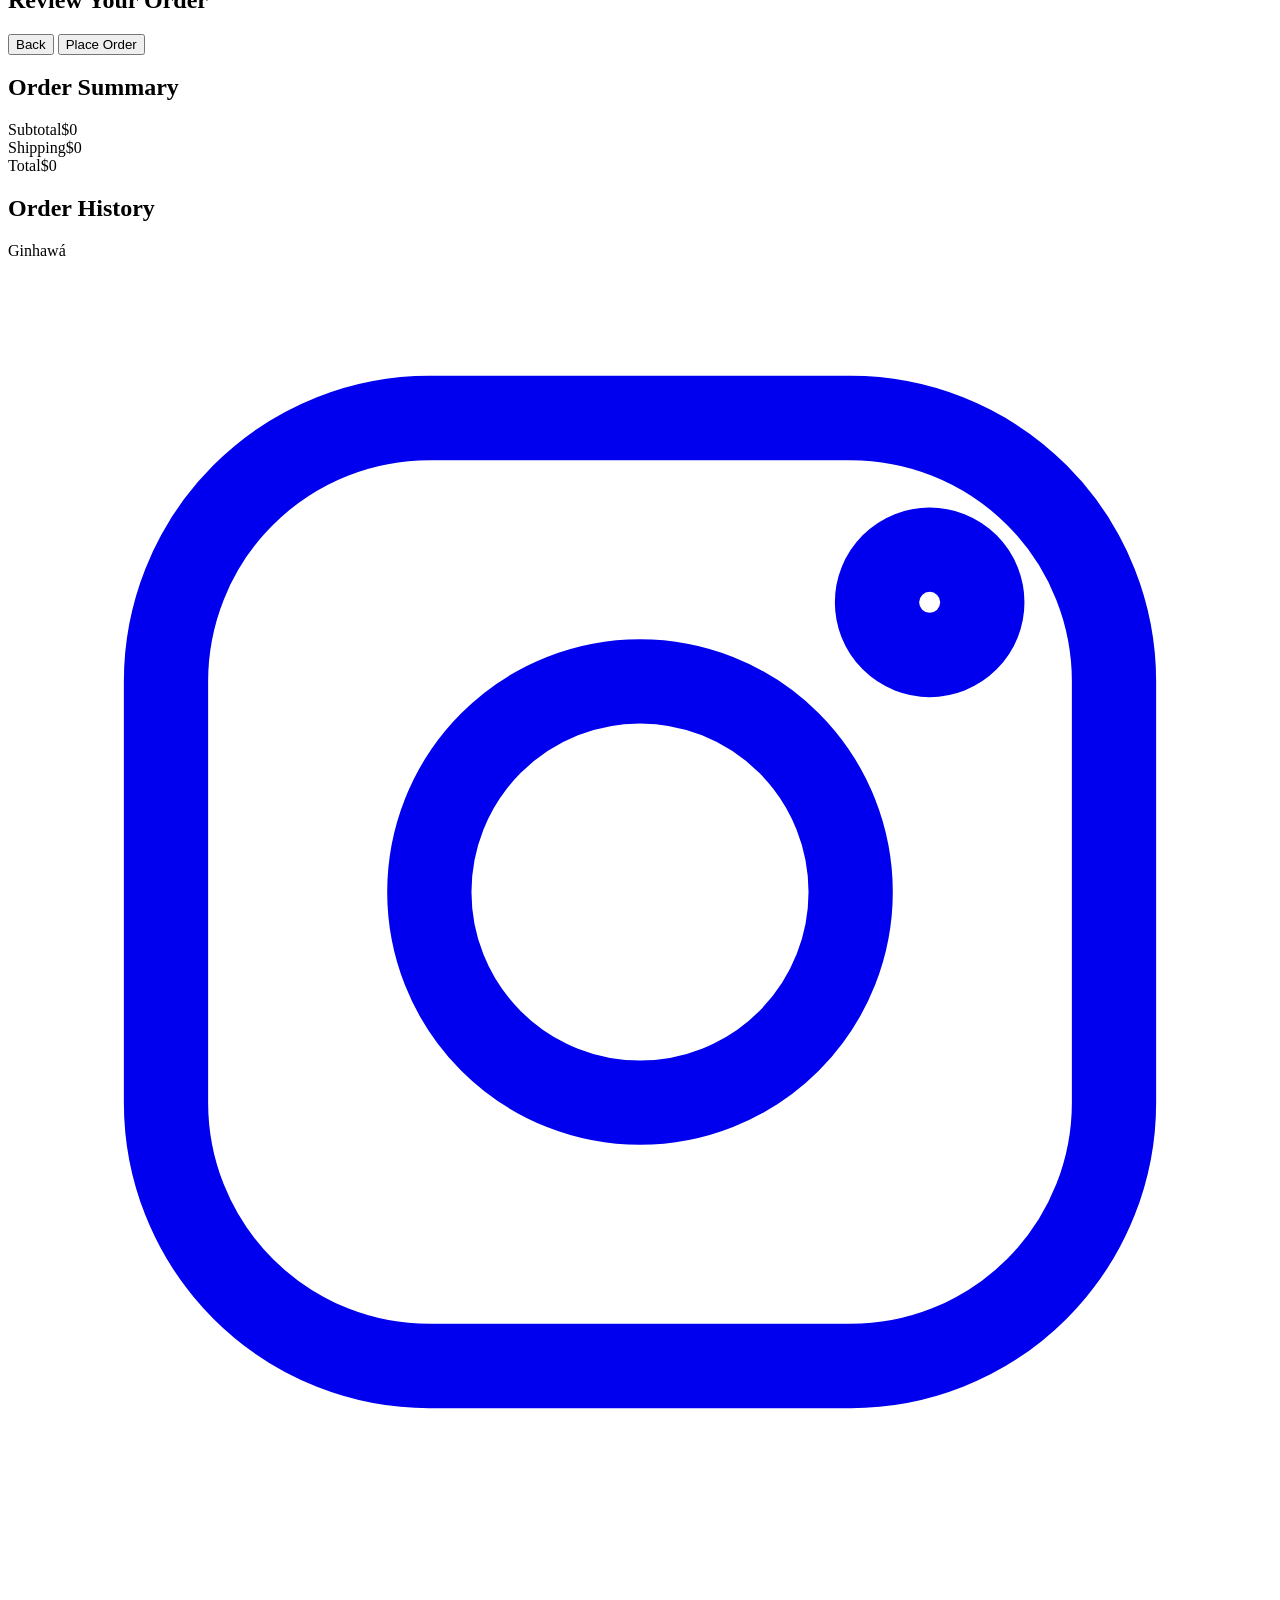
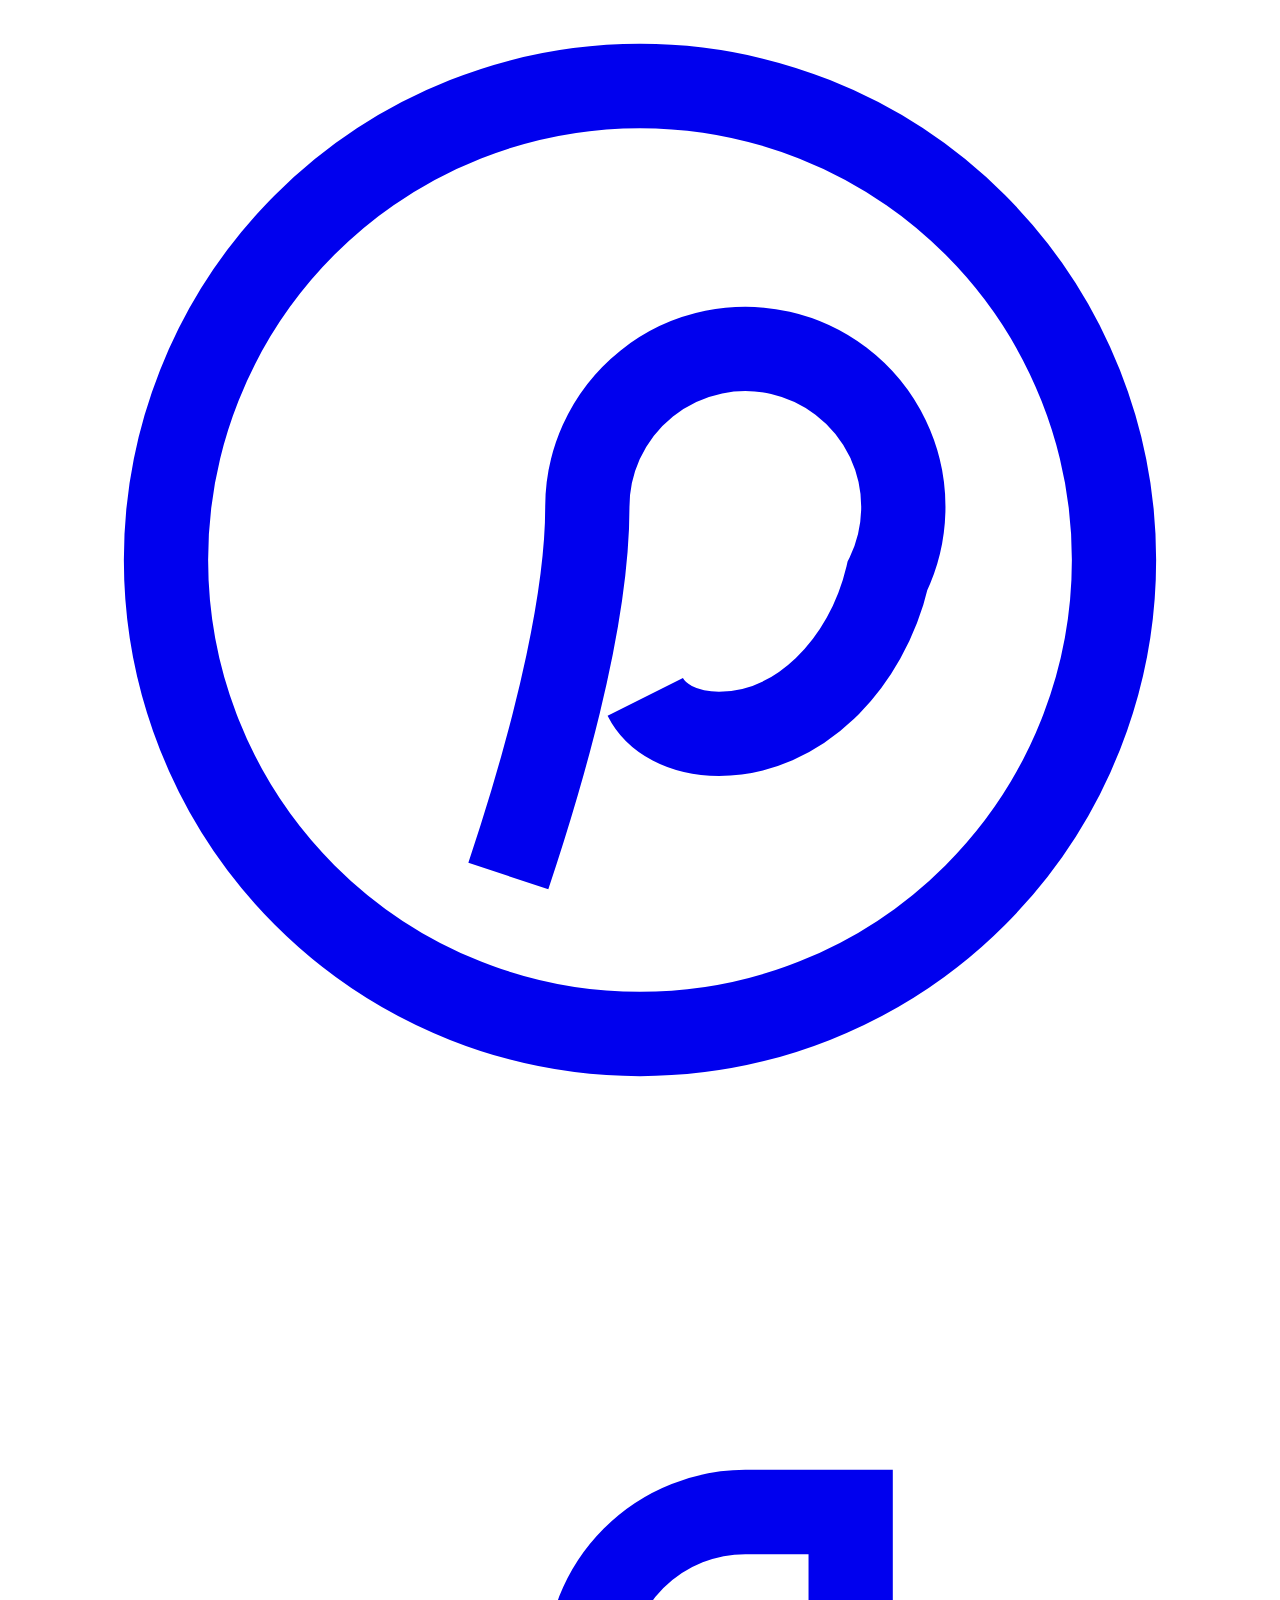
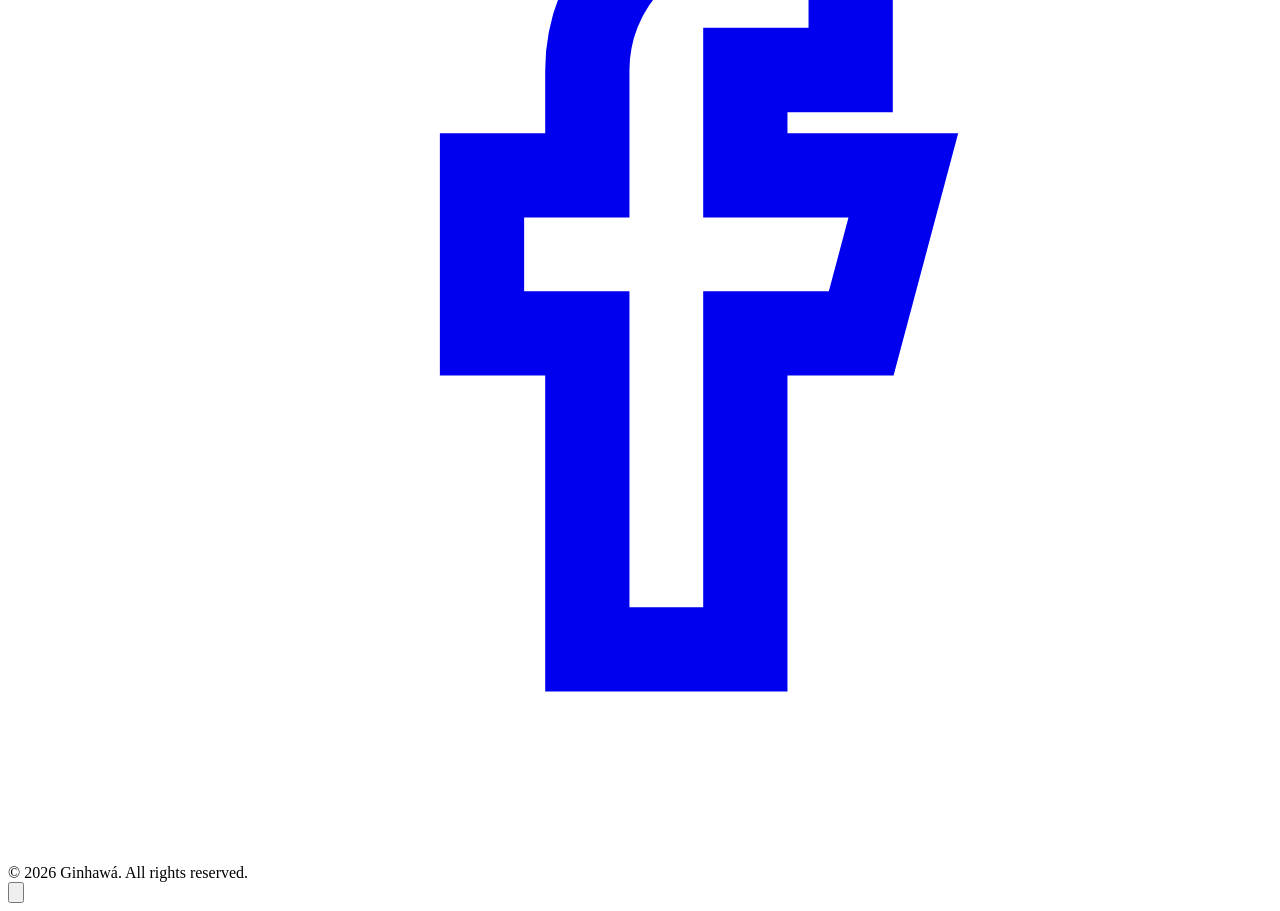
==== commit 337faddc: "last modification" ====
--- a/Index.html
+++ b/Index.html
@@ -3,7 +3,7 @@
 <head>
   <meta charset="UTF-8" />
   <meta name="viewport" content="width=device-width, initial-scale=1.0" />
-  <title>Maison Cuir — Premium Bags</title>
+  <title>Ginhawá — Premium Bags</title>
 
   <!-- Google Fonts: Fraunces for headings/brand, Inter for UI & body -->
   <link rel="preconnect" href="https://fonts.googleapis.com">
@@ -29,7 +29,7 @@
         </button>
       </div>
 
-      <a href="#home" class="brand" id="brandLink" aria-label="Maison Cuir home">Maison&nbsp;Cuir</a>
+      <a href="#home" class="brand" id="brandLink" aria-label="Ginhawá">Ginhawá</a>
 
       <div class="header-side header-right">
         <button class="icon-btn" aria-label="Account" id="accountBtn">
@@ -81,7 +81,7 @@
       <section class="hero" id="hero">
         <div class="hero-slides" id="heroSlides">
 
-          <div class="hero-slide is-active" style="background-image:url('https://images.unsplash.com/photo-1553062407-98eeb64c6a62?auto=format&fit=crop&w=1800&q=80')">
+          <div class="hero-slide is-active" style="background-image:url('photos/ad.jpg')">
             <div class="hero-overlay"></div>
             <div class="hero-content">
               <p class="hero-kicker">The Autumn Edit</p>
@@ -94,7 +94,7 @@
             </div>
           </div>
 
-          <div class="hero-slide" style="background-image:url('https://images.unsplash.com/photo-1622560480605-d83c853bc5c3?auto=format&fit=crop&w=1800&q=80')">
+          <div class="hero-slide" style="background-image:url('photos/ad bp.jpg')">
             <div class="hero-overlay"></div>
             <div class="hero-content">
               <p class="hero-kicker">Everyday Carry</p>
@@ -107,7 +107,7 @@
             </div>
           </div>
 
-          <div class="hero-slide" style="background-image:url('https://images.unsplash.com/photo-1591561954557-26941169b49e?auto=format&fit=crop&w=1800&q=80')">
+          <div class="hero-slide" style="background-image:url('photos/ad duff.jpg')">
             <div class="hero-overlay"></div>
             <div class="hero-content">
               <p class="hero-kicker">Weekend Away</p>
@@ -158,7 +158,7 @@
       <span id="lifestyle-anchor"></span>
       <section class="lifestyle" id="lifestyle">
         <div class="lifestyle-media">
-          <img src="https://images.unsplash.com/photo-1591085686350-798c0f9faa7f?auto=format&fit=crop&w=1400&q=80" alt="Model walking with a tan leather tote bag over one shoulder" loading="lazy" />
+          <img src="photos/ril.jpg" alt="Model walking with a tan leather tote bag over one shoulder" loading="lazy" />
         </div>
         <div class="lifestyle-copy">
           <p class="hero-kicker">In the Wild</p>
@@ -490,19 +490,19 @@
        ========================================================= -->
   <footer class="site-footer">
     <div class="footer-inner">
-      <span class="footer-brand">Maison&nbsp;Cuir</span>
+      <span class="footer-brand">Ginhawá</span>
       <div class="footer-socials">
-        <a href="#" class="icon-btn" aria-label="Instagram">
+        <a href="https://www.instagram.com/" class="icon-btn" aria-label="Instagram" target="_blank" rel="noopener noreferrer">
           <svg viewBox="0 0 24 24" fill="none" stroke="currentColor" stroke-width="1.6"><rect x="3" y="3" width="18" height="18" rx="5"/><circle cx="12" cy="12" r="4"/><circle cx="17.5" cy="6.5" r="1"/></svg>
         </a>
-        <a href="#" class="icon-btn" aria-label="Pinterest">
+        <a href="https://www.pinterest.com/" class="icon-btn" aria-label="Pinterest" target="_blank" rel="noopener noreferrer">
           <svg viewBox="0 0 24 24" fill="none" stroke="currentColor" stroke-width="1.6"><circle cx="12" cy="12" r="9"/><path d="M9.5 18c1-3 1.5-5.4 1.5-7a3 3 0 1 1 5.7 1.3c-.4 1.7-1.7 3-3.2 3-.7 0-1.2-.3-1.4-.7"/></svg>
         </a>
-        <a href="#" class="icon-btn" aria-label="Facebook">
+        <a href="https://www.facebook.com/" class="icon-btn" aria-label="Facebook" target="_blank" rel="noopener noreferrer">
           <svg viewBox="0 0 24 24" fill="none" stroke="currentColor" stroke-width="1.6"><path d="M14 9h2V6h-2a3 3 0 0 0-3 3v2H9v3h2v6h3v-6h2.2l.8-3H14V9Z"/></svg>
         </a>
       </div>
-      <span class="footer-copy">&copy; 2026 Maison Cuir. All rights reserved.</span>
+      <span class="footer-copy">&copy; 2026 Ginhawá. All rights reserved.</span>
     </div>
   </footer>
 
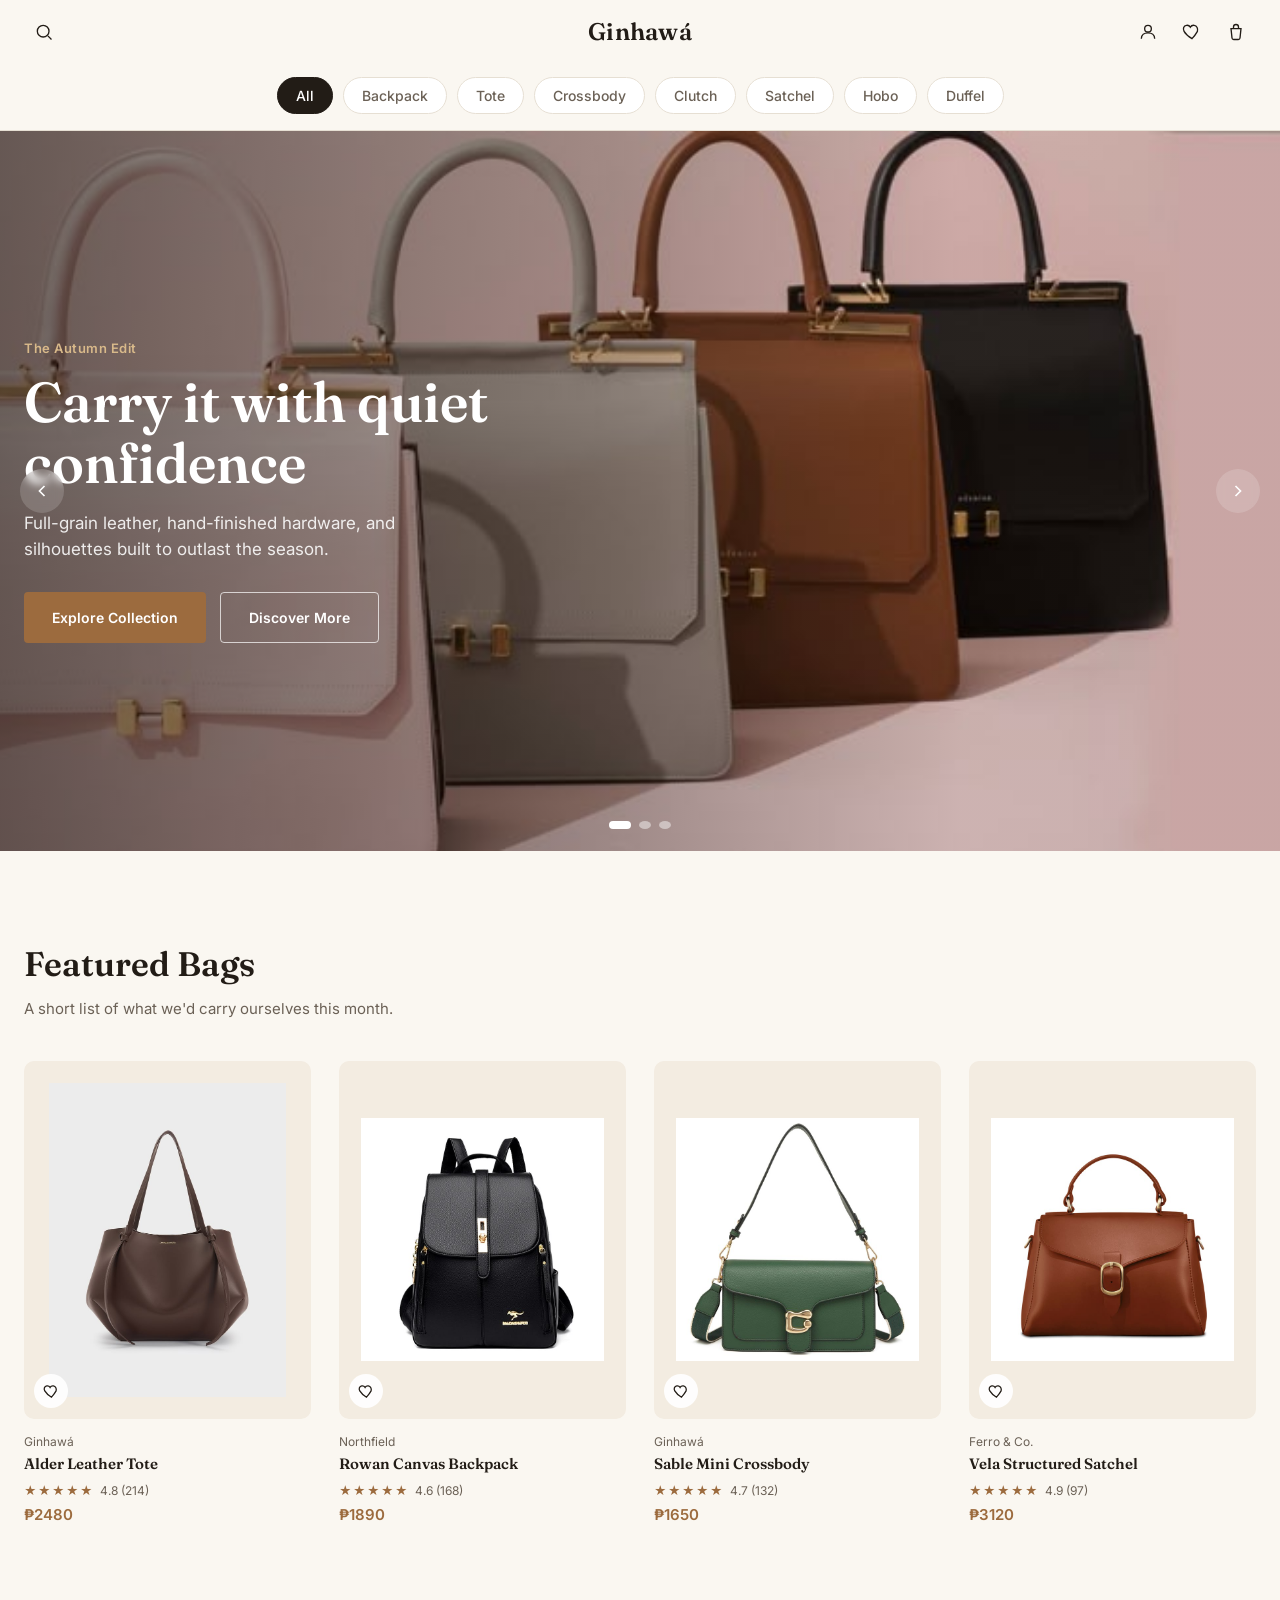
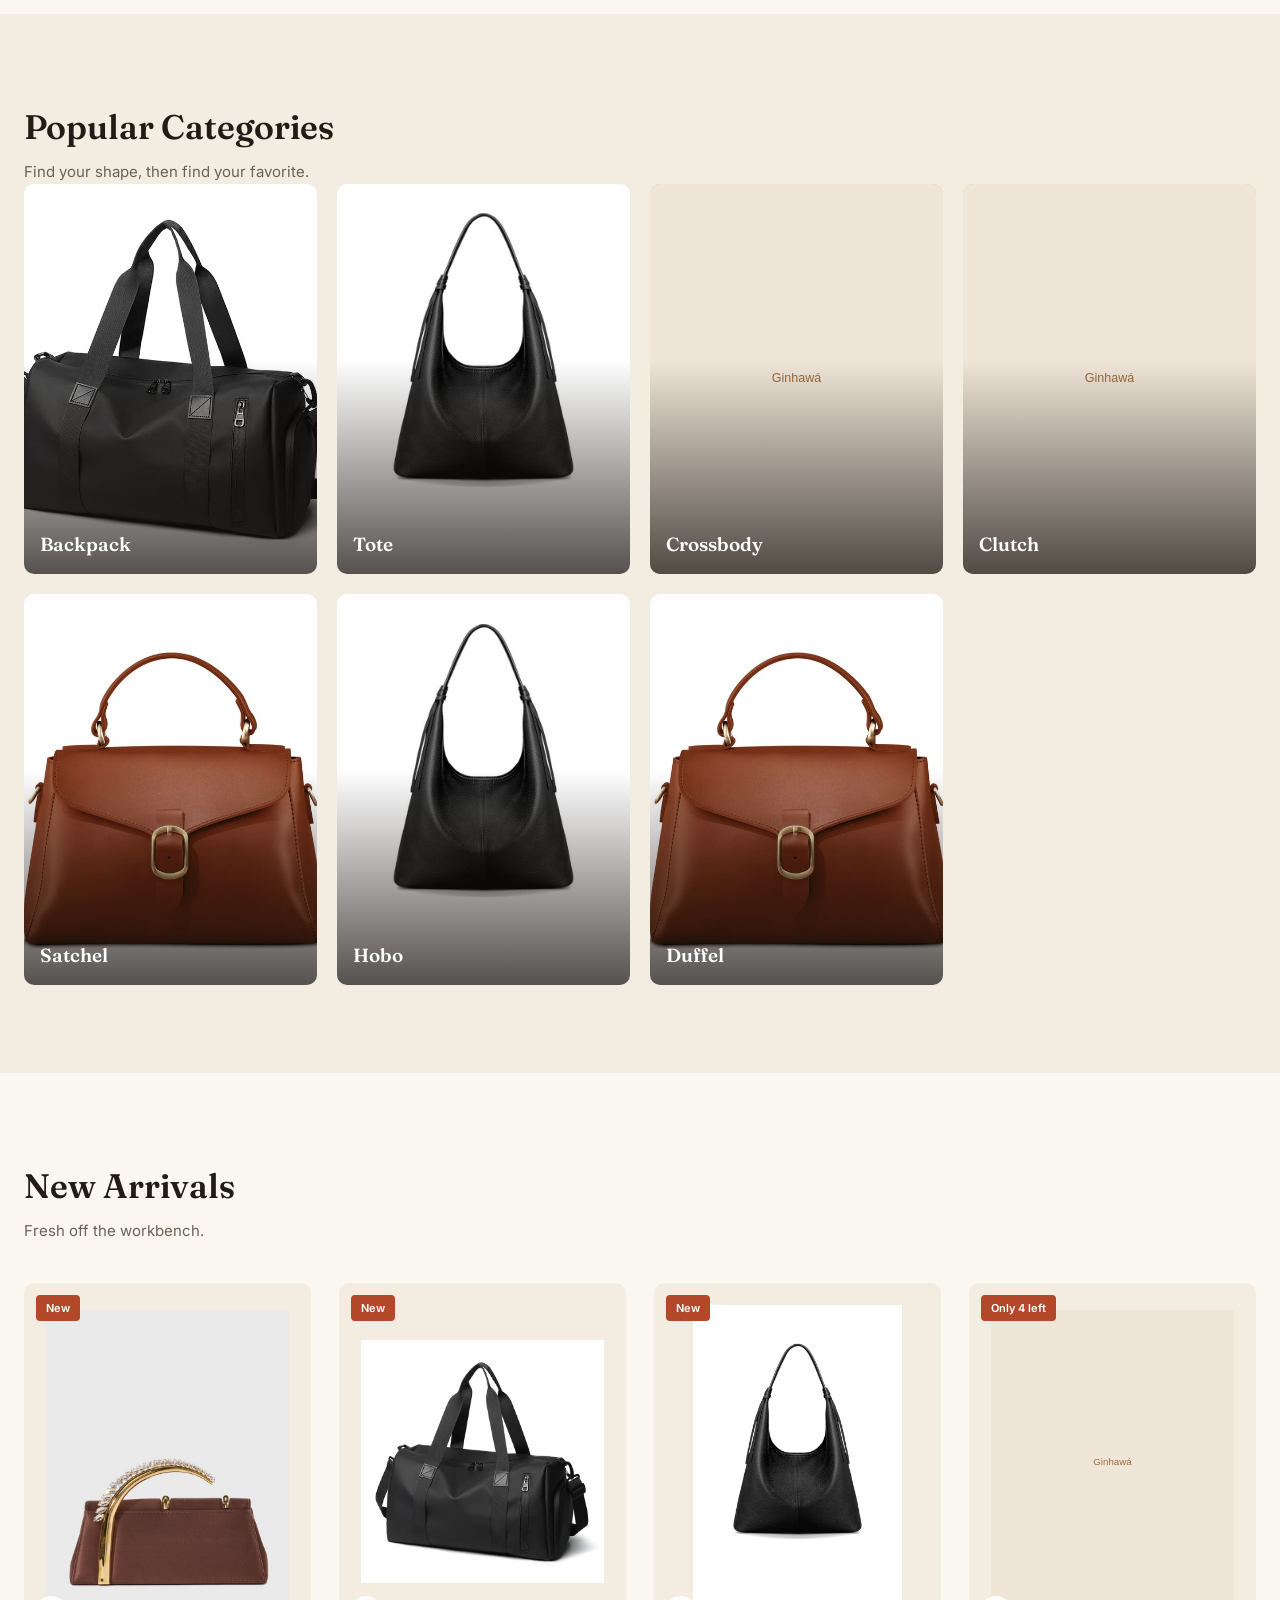
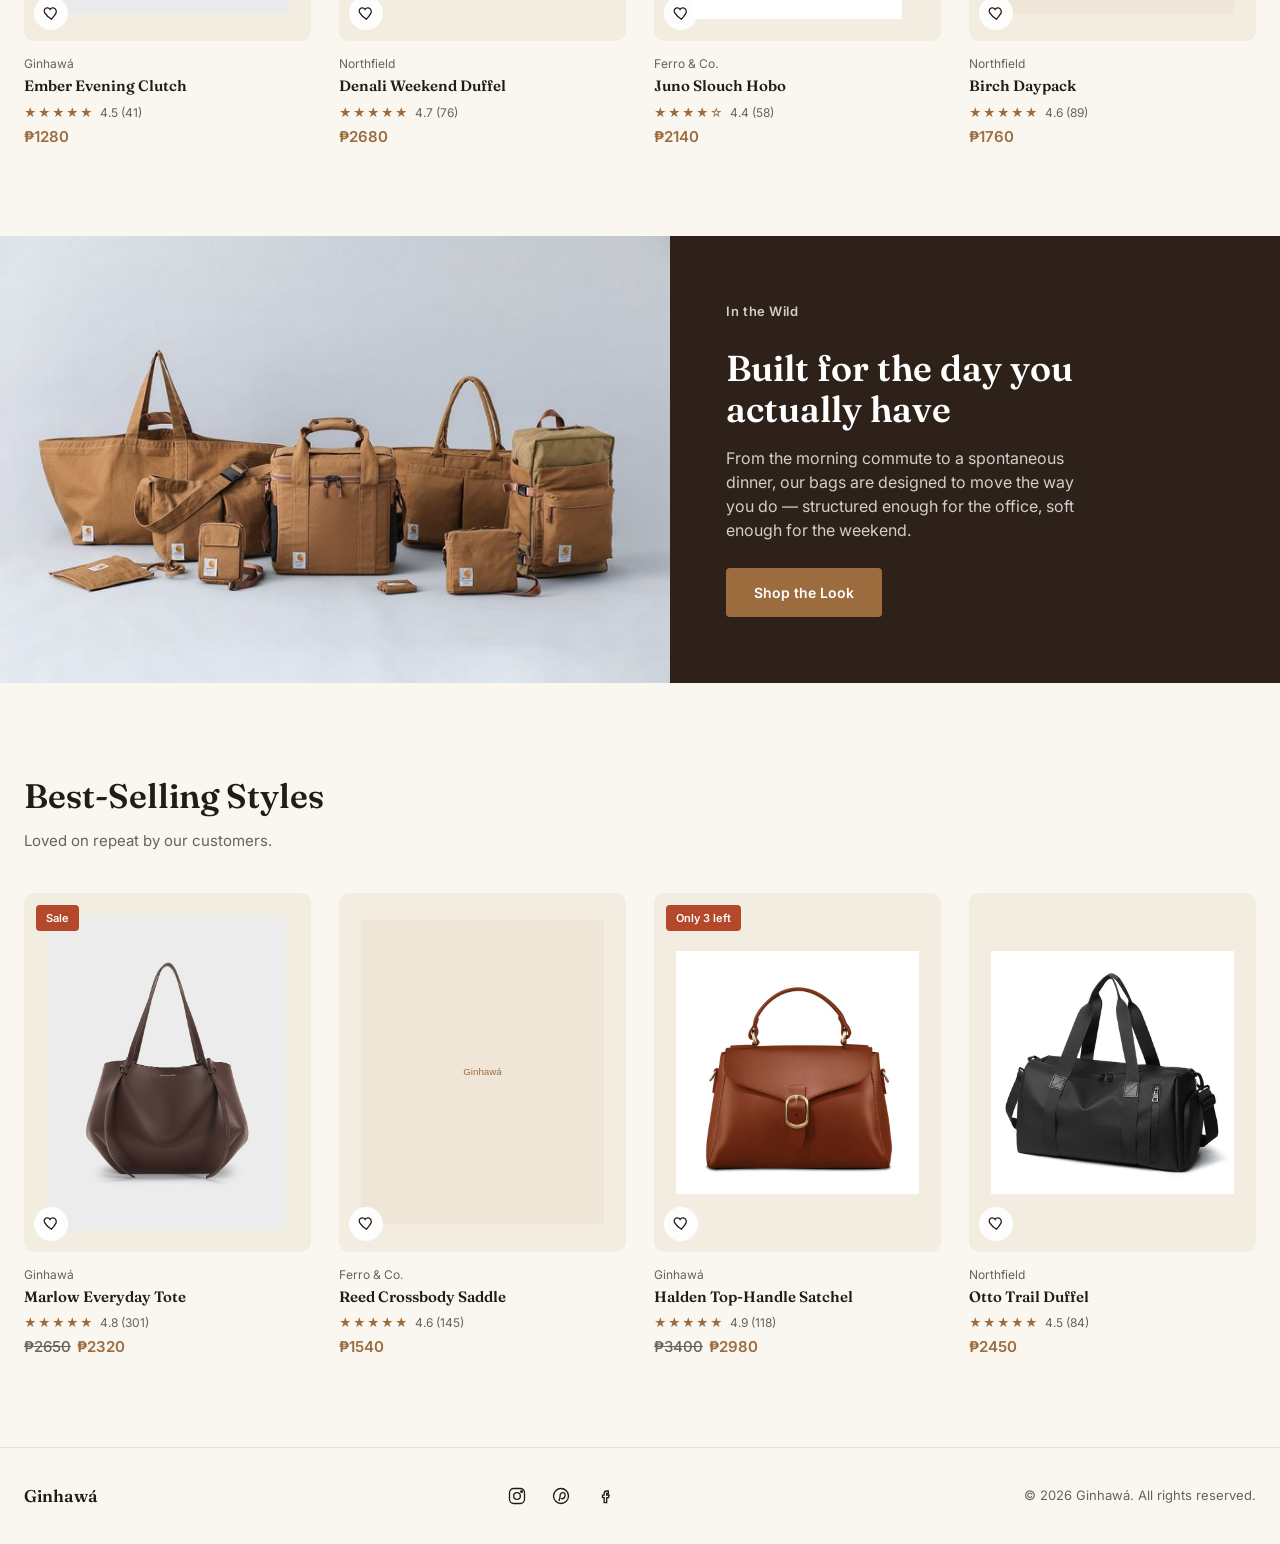
==== commit d5e6e83b: "changed file names" ====
--- a/Index.html
+++ b/Index.html
@@ -10,7 +10,7 @@
   <link rel="preconnect" href="https://fonts.gstatic.com" crossorigin>
   <link href="https://fonts.googleapis.com/css2?family=Fraunces:opsz,wght@9..144,400;9..144,500;9..144,600;9..144,700&family=Inter:wght@400;500;600;700&display=swap" rel="stylesheet">
 
-  <link rel="stylesheet" href="style.css" />
+  <link rel="stylesheet" href="Style.css" />
 </head>
 <body>
 
@@ -521,6 +521,6 @@
     </div>
   </div>
 
-  <script src="script.js"></script>
+  <script src="Script.js"></script>
 </body>
 </html>
--- a/Style.css
+++ b/Style.css
@@ -0,0 +1,1142 @@
+/* =============================================================
+   Ginhawá — STYLESHEET
+   Organized by section. Search "SECTION:" to jump around.
+   ============================================================= */
+
+/* -------------------------------------------------------------
+   SECTION: Design tokens (edit these to re-theme the whole site)
+   ------------------------------------------------------------- */
+:root {
+  /* Colors */
+  --color-bg: #FAF7F1;          /* page background (warm ivory) */
+  --color-surface: #FFFFFF;     /* card background */
+  --color-surface-muted: #F3ECE1; /* muted section background */
+  --color-ink: #221C16;         /* primary text */
+  --color-ink-soft: #6B6156;    /* secondary text */
+  --color-leather: #9C6B3E;     /* primary accent (saddle leather) */
+  --color-leather-dark: #7C5330;/* accent hover state */
+  --color-espresso: #2E2119;    /* dark section background */
+  --color-camel: #D8B98A;       /* soft fill accent */
+  --color-line: #E6DFD3;        /* hairline borders */
+  --color-badge: #B4482B;       /* small badges (new/sale) */
+
+  /* Typography */
+  --font-display: 'Fraunces', Georgia, serif;
+  --font-body: 'Inter', -apple-system, BlinkMacSystemFont, sans-serif;
+
+  /* Layout */
+  --max-width: 1280px;
+  --radius-sm: 4px;
+  --radius-md: 10px;
+  --header-h: 64px;
+
+  /* Motion */
+  --ease: cubic-bezier(.4, 0, .2, 1);
+}
+
+/* -------------------------------------------------------------
+   SECTION: Reset & base
+   ------------------------------------------------------------- */
+* { box-sizing: border-box; }
+html { scroll-behavior: smooth; }
+
+body {
+  margin: 0;
+  font-family: var(--font-body);
+  background: var(--color-bg);
+  color: var(--color-ink);
+  line-height: 1.5;
+  -webkit-font-smoothing: antialiased;
+}
+
+img { max-width: 100%; display: block; }
+a { color: inherit; text-decoration: none; }
+ul { list-style: none; margin: 0; padding: 0; }
+button { font-family: inherit; cursor: pointer; background: none; border: none; color: inherit; }
+
+h1, h2, h3 { font-family: var(--font-display); font-weight: 600; margin: 0; }
+
+/* Respect users who prefer less motion */
+@media (prefers-reduced-motion: reduce) {
+  html { scroll-behavior: auto; }
+  *, *::before, *::after { animation-duration: .001ms !important; transition-duration: .001ms !important; }
+}
+
+/* Visible keyboard focus everywhere */
+a:focus-visible, button:focus-visible, input:focus-visible {
+  outline: 2px solid var(--color-leather);
+  outline-offset: 2px;
+}
+
+.section-head p, .hero-copy, .lifestyle-copy p { color: var(--color-ink-soft); }
+
+/* -------------------------------------------------------------
+   SECTION: Icon buttons (shared by header + footer)
+   ------------------------------------------------------------- */
+.icon-btn {
+  position: relative;
+  width: 40px;
+  height: 40px;
+  display: inline-flex;
+  align-items: center;
+  justify-content: center;
+  border-radius: 50%;
+  color: var(--color-ink);
+  transition: background-color .2s var(--ease), color .2s var(--ease);
+}
+.icon-btn svg { width: 20px; height: 20px; }
+.icon-btn:hover { background: var(--color-surface-muted); color: var(--color-leather); }
+
+.icon-btn .badge {
+  position: absolute;
+  top: 2px;
+  right: 2px;
+  min-width: 16px;
+  height: 16px;
+  padding: 0 4px;
+  border-radius: 999px;
+  background: var(--color-leather);
+  color: #fff;
+  font-size: 10px;
+  font-weight: 600;
+  display: flex;
+  align-items: center;
+  justify-content: center;
+  line-height: 1;
+}
+.icon-btn .badge:empty,
+.icon-btn .badge[data-zero] { display: none; }
+
+/* extra breathing room around the search icon, per brief */
+.search-gap { margin-right: 18px; }
+
+/* -------------------------------------------------------------
+   SECTION: Header
+   ------------------------------------------------------------- */
+.site-header {
+  position: sticky;
+  top: 0;
+  z-index: 100;
+  background: rgba(250, 247, 241, 0.92);
+  backdrop-filter: blur(8px);
+  border-bottom: 1px solid var(--color-line);
+}
+
+.header-inner {
+  max-width: var(--max-width);
+  margin: 0 auto;
+  height: var(--header-h);
+  display: grid;
+  grid-template-columns: 1fr auto 1fr;
+  align-items: center;
+  padding: 0 24px;
+}
+
+.header-side { display: flex; align-items: center; }
+.header-left { justify-content: flex-start; }
+.header-right { justify-content: flex-end; gap: 4px; }
+
+.brand {
+  justify-self: center;
+  font-family: var(--font-display);
+  font-size: 24px;
+  font-weight: 600;
+  letter-spacing: .01em;
+  color: var(--color-ink);
+  white-space: nowrap;
+}
+
+/* Functional search bar (collapses/expands beneath header) */
+.search-bar {
+  max-height: 0;
+  overflow: hidden;
+  border-top: 1px solid transparent;
+  transition: max-height .35s var(--ease), border-color .35s var(--ease);
+}
+.search-bar.is-open {
+  max-height: 96px;
+  border-top-color: var(--color-line);
+}
+.search-bar-inner {
+  max-width: 640px;
+  margin: 16px auto 0;
+  padding: 0 24px;
+  display: flex;
+  align-items: center;
+  gap: 10px;
+  border: 1px solid var(--color-line);
+  border-radius: 999px;
+  background: var(--color-surface);
+}
+.search-bar-inner svg { width: 18px; height: 18px; flex-shrink: 0; margin-left: 16px; color: var(--color-ink-soft); }
+.search-bar-inner input {
+  flex: 1;
+  border: none;
+  background: transparent;
+  padding: 12px 4px;
+  font-size: 15px;
+  font-family: var(--font-body);
+  color: var(--color-ink);
+}
+.search-bar-inner input:focus { outline: none; }
+.search-clear {
+  width: 32px; height: 32px;
+  margin-right: 8px;
+  border-radius: 50%;
+  font-size: 18px;
+  color: var(--color-ink-soft);
+}
+.search-clear:hover { background: var(--color-surface-muted); }
+.search-hint {
+  max-width: 640px;
+  margin: 8px auto 0;
+  padding: 0 24px 12px;
+  font-size: 13px;
+  color: var(--color-ink-soft);
+  text-align: center;
+}
+
+/* Category pill navigation */
+.category-nav {
+  max-width: var(--max-width);
+  margin: 0 auto;
+  padding: 12px 24px 16px;
+  overflow-x: auto;
+  scrollbar-width: none;
+}
+.category-nav::-webkit-scrollbar { display: none; }
+
+.category-list {
+  display: flex;
+  gap: 10px;
+  width: max-content;
+  margin: 0 auto;
+}
+
+.cat-pill {
+  padding: 9px 18px;
+  border-radius: 999px;
+  border: 1px solid var(--color-line);
+  font-size: 14px;
+  font-weight: 500;
+  color: var(--color-ink-soft);
+  background: var(--color-surface);
+  white-space: nowrap;
+  transition: background-color .2s var(--ease), color .2s var(--ease), border-color .2s var(--ease);
+}
+.cat-pill:hover { border-color: var(--color-leather); color: var(--color-leather); }
+.cat-pill.is-active { background: var(--color-ink); color: #fff; border-color: var(--color-ink); }
+
+/* -------------------------------------------------------------
+   SECTION: Hero slideshow
+   ------------------------------------------------------------- */
+.hero {
+  position: relative;
+  height: min(88vh, 720px);
+  min-height: 460px;
+  overflow: hidden;
+}
+
+.hero-slides { position: relative; width: 100%; height: 100%; }
+
+.hero-slide {
+  position: absolute;
+  inset: 0;
+  background-size: cover;
+  background-position: center;
+  opacity: 0;
+  transition: opacity 1.1s var(--ease);
+  display: flex;
+  align-items: center;
+}
+.hero-slide.is-active { opacity: 1; }
+
+.hero-overlay {
+  position: absolute;
+  inset: 0;
+  background: linear-gradient(90deg, rgba(24,18,13,.62) 0%, rgba(24,18,13,.32) 48%, rgba(24,18,13,.08) 75%);
+}
+
+.hero-content {
+  position: relative;
+  z-index: 2;
+  max-width: var(--max-width);
+  width: 100%;
+  margin: 0 auto;
+  padding: 0 24px;
+  color: #fff;
+}
+
+.hero-kicker {
+  font-size: 13px;
+  font-weight: 600;
+  letter-spacing: .04em;
+  color: var(--color-camel);
+  margin: 0 0 14px;
+}
+
+.hero h1 {
+  font-size: clamp(32px, 5vw, 56px);
+  line-height: 1.08;
+  max-width: 14ch;
+  margin-bottom: 18px;
+}
+
+.hero-copy {
+  max-width: 42ch;
+  font-size: 17px;
+  color: rgba(255,255,255,.88) !important;
+  margin: 0 0 30px;
+}
+
+.hero-actions { display: flex; gap: 14px; flex-wrap: wrap; }
+
+.btn {
+  display: inline-flex;
+  align-items: center;
+  justify-content: center;
+  padding: 14px 28px;
+  border-radius: var(--radius-sm);
+  font-size: 14px;
+  font-weight: 600;
+  transition: background-color .2s var(--ease), color .2s var(--ease), border-color .2s var(--ease), transform .2s var(--ease);
+}
+.btn:hover { transform: translateY(-1px); }
+
+.btn-primary { background: var(--color-leather); color: #fff; }
+.btn-primary:hover { background: var(--color-leather-dark); }
+
+.btn-ghost { background: transparent; color: #fff; border: 1px solid rgba(255,255,255,.7); }
+.btn-ghost:hover { background: rgba(255,255,255,.12); }
+
+.hero-arrow {
+  position: absolute;
+  top: 50%;
+  transform: translateY(-50%);
+  z-index: 3;
+  width: 44px;
+  height: 44px;
+  display: flex;
+  align-items: center;
+  justify-content: center;
+  border-radius: 50%;
+  background: rgba(255,255,255,.16);
+  color: #fff;
+  backdrop-filter: blur(4px);
+  transition: background-color .2s var(--ease);
+}
+.hero-arrow:hover { background: rgba(255,255,255,.32); }
+.hero-arrow svg { width: 20px; height: 20px; }
+.hero-arrow-prev { left: 20px; }
+.hero-arrow-next { right: 20px; }
+
+.hero-dots {
+  position: absolute;
+  z-index: 3;
+  left: 50%;
+  bottom: 22px;
+  transform: translateX(-50%);
+  display: flex;
+  gap: 8px;
+}
+.hero-dot {
+  width: 8px;
+  height: 8px;
+  border-radius: 50%;
+  background: rgba(255,255,255,.45);
+  transition: background-color .2s var(--ease), width .2s var(--ease);
+}
+.hero-dot.is-active { background: #fff; width: 22px; border-radius: 4px; }
+
+/* -------------------------------------------------------------
+   SECTION: Generic content sections
+   ------------------------------------------------------------- */
+.section {
+  max-width: var(--max-width);
+  margin: 0 auto;
+  padding: 88px 24px;
+}
+.section-muted { max-width: none; background: var(--color-surface-muted); }
+.section-muted .section-head,
+.section-muted .category-grid { max-width: var(--max-width); margin: 0 auto; }
+.section-muted { padding: 88px 0; }
+.section-muted > * { padding-left: 24px; padding-right: 24px; }
+
+.section-head {
+  margin-bottom: 40px;
+  opacity: 0;
+  transform: translateY(14px);
+  transition: opacity .6s var(--ease), transform .6s var(--ease);
+}
+.section-head.is-visible { opacity: 1; transform: translateY(0); }
+.section-head h2 { font-size: clamp(26px, 3vw, 34px); margin-bottom: 8px; }
+.section-head p { font-size: 15px; margin: 0; }
+
+/* -------------------------------------------------------------
+   SECTION: Product cards / grid
+   ------------------------------------------------------------- */
+.product-grid {
+  display: grid;
+  grid-template-columns: repeat(4, 1fr);
+  gap: 28px;
+}
+
+.product-card {
+  position: relative;
+  display: flex;
+  flex-direction: column;
+}
+
+.product-media {
+  position: relative;
+  aspect-ratio: 4 / 5;
+  border-radius: var(--radius-md);
+  overflow: hidden;
+  background: var(--color-surface-muted);
+  margin-bottom: 14px;
+}
+.product-media img {
+  width: 100%;
+  height: 100%;
+  object-fit: contain;   /* keep the full bag visible, not cropped */
+  padding: 22px;
+  transition: transform .45s var(--ease);
+}
+.product-card:hover .product-media img { transform: scale(1.045); }
+
+.product-tag {
+  position: absolute;
+  top: 12px;
+  left: 12px;
+  padding: 5px 10px;
+  border-radius: var(--radius-sm);
+  background: var(--color-badge);
+  color: #fff;
+  font-size: 11px;
+  font-weight: 600;
+}
+
+.product-actions-bottom {
+  position: absolute;
+  bottom: 10px;
+  left: 10px;
+  z-index: 2;
+  display: flex;
+  align-items: center;
+  gap: 8px;
+}
+
+.product-wish {
+  position: static;
+  width: 34px;
+  height: 34px;
+  border-radius: 50%;
+  background: rgba(255,255,255,.92);
+  display: flex;
+  align-items: center;
+  justify-content: center;
+  opacity: 1;
+  transform: none;
+  pointer-events: auto;
+  transition: background-color .2s var(--ease), color .2s var(--ease);
+}
+.product-wish svg { width: 17px; height: 17px; color: var(--color-ink); }
+
+.product-brand { font-size: 12px; color: var(--color-ink-soft); margin: 0 0 2px; }
+.product-name { font-size: 15px; font-weight: 600; margin: 0 0 4px; }
+.product-price { font-size: 15px; color: var(--color-leather); font-weight: 600; margin: 0; }
+.product-price .was { color: var(--color-ink-soft); font-weight: 500; text-decoration: line-through; margin-right: 6px; }
+
+/* -------------------------------------------------------------
+   SECTION: Category grid (Popular Categories)
+   ------------------------------------------------------------- */
+.category-grid {
+  display: grid;
+  grid-template-columns: repeat(4, 1fr);
+  gap: 20px;
+}
+
+.category-card {
+  position: relative;
+  border-radius: var(--radius-md);
+  overflow: hidden;
+  aspect-ratio: 3 / 4;
+  background: var(--color-camel);
+}
+.category-card img {
+  width: 100%; height: 100%;
+  object-fit: cover;
+  transition: transform .5s var(--ease);
+}
+.category-card:hover img { transform: scale(1.06); }
+.category-card::after {
+  content: "";
+  position: absolute; inset: 0;
+  background: linear-gradient(180deg, rgba(0,0,0,0) 45%, rgba(20,14,10,.72) 100%);
+}
+.category-card-label {
+  position: absolute;
+  left: 16px;
+  bottom: 16px;
+  z-index: 2;
+  color: #fff;
+  font-family: var(--font-display);
+  font-size: 19px;
+  font-weight: 600;
+}
+
+/* -------------------------------------------------------------
+   SECTION: Lifestyle banner
+   ------------------------------------------------------------- */
+.lifestyle {
+  display: grid;
+  grid-template-columns: 1.1fr 1fr;
+  align-items: stretch;
+  background: var(--color-espresso);
+  color: #fff;
+}
+.lifestyle-media { min-height: 420px; }
+.lifestyle-media img { width: 100%; height: 100%; object-fit: cover; }
+
+.lifestyle-copy {
+  align-self: center;
+  padding: 56px;
+  max-width: 480px;
+}
+.lifestyle-copy .hero-kicker { color: var(--color-camel); }
+.lifestyle-copy h2 { color: #fff; font-size: clamp(26px, 3vw, 36px); margin-bottom: 16px; line-height: 1.15; }
+.lifestyle-copy p { color: rgba(255,255,255,.78) !important; margin: 0 0 26px; }
+
+/* -------------------------------------------------------------
+   SECTION: Footer (minimal)
+   ------------------------------------------------------------- */
+.site-footer { border-top: 1px solid var(--color-line); }
+.footer-inner {
+  max-width: var(--max-width);
+  margin: 0 auto;
+  padding: 28px 24px;
+  display: flex;
+  align-items: center;
+  justify-content: space-between;
+  gap: 16px;
+  flex-wrap: wrap;
+}
+.footer-brand { font-family: var(--font-display); font-weight: 600; font-size: 17px; }
+.footer-socials { display: flex; gap: 4px; }
+.footer-copy { font-size: 13px; color: var(--color-ink-soft); }
+
+/* -------------------------------------------------------------
+   SECTION: Back-to-top floating button
+   ------------------------------------------------------------- */
+.back-to-top {
+  position: fixed;
+  right: 24px;
+  bottom: 24px;
+  z-index: 90;
+  width: 46px;
+  height: 46px;
+  border-radius: 50%;
+  background: var(--color-ink);
+  color: #fff;
+  display: flex;
+  align-items: center;
+  justify-content: center;
+  opacity: 0;
+  visibility: hidden;
+  transform: translateY(10px);
+  transition: opacity .25s var(--ease), transform .25s var(--ease), background-color .2s var(--ease);
+}
+.back-to-top.is-visible { opacity: 1; visibility: visible; transform: translateY(0); }
+.back-to-top:hover { background: var(--color-leather); }
+.back-to-top svg { width: 18px; height: 18px; }
+
+/* -------------------------------------------------------------
+   SECTION: Responsive breakpoints
+   ------------------------------------------------------------- */
+@media (max-width: 1024px) {
+  .product-grid { grid-template-columns: repeat(3, 1fr); }
+  .category-grid { grid-template-columns: repeat(3, 1fr); }
+  .lifestyle-copy { padding: 40px; }
+}
+
+@media (max-width: 768px) {
+  .header-inner { padding: 0 16px; }
+  .brand { font-size: 20px; }
+  .search-gap { margin-right: 8px; }
+  .section { padding: 64px 16px; }
+  .section-muted > * { padding-left: 16px; padding-right: 16px; }
+  .product-grid { grid-template-columns: repeat(2, 1fr); gap: 18px; }
+  .category-grid { grid-template-columns: repeat(2, 1fr); gap: 14px; }
+  .lifestyle { grid-template-columns: 1fr; }
+  .lifestyle-media { min-height: 280px; }
+  .lifestyle-copy { max-width: none; padding: 32px 20px; }
+  .hero { height: 78vh; }
+  .hero-arrow { width: 38px; height: 38px; }
+  .footer-inner { justify-content: center; text-align: center; }
+}
+
+@media (max-width: 480px) {
+  .product-grid { grid-template-columns: repeat(2, 1fr); gap: 12px; }
+  .category-grid { grid-template-columns: repeat(2, 1fr); }
+  .hero-content { padding: 0 20px; }
+  .hero h1 { max-width: 12ch; }
+  .btn { padding: 12px 20px; font-size: 13px; }
+}
+
+/* =============================================================
+   APP EXTENSION — views, modal, forms, cart/checkout/orders
+   Same design tokens as above; new components only.
+   ============================================================= */
+
+/* -------------------------------------------------------------
+   SECTION: View router (show/hide top-level sections)
+   ------------------------------------------------------------- */
+.view { display: none; }
+.view.is-active { display: block; animation: viewFade .35s var(--ease); }
+#view-home.is-active { animation: none; }
+
+@keyframes viewFade {
+  from { opacity: 0; transform: translateY(8px); }
+  to { opacity: 1; transform: translateY(0); }
+}
+
+.view-header {
+  max-width: var(--max-width);
+  margin: 0 auto;
+  padding: 56px 24px 8px;
+}
+.view-header h1 { font-size: clamp(26px, 3vw, 36px); }
+
+/* -------------------------------------------------------------
+   SECTION: Product card additions (quick-add + rating + stock)
+   ------------------------------------------------------------- */
+.product-quickadd {
+  position: static;
+  width: 36px;
+  height: 36px;
+  border-radius: 50%;
+  background: var(--color-ink);
+  color: #fff;
+  display: flex;
+  align-items: center;
+  justify-content: center;
+  opacity: 0;
+  transform: translateY(6px);
+  pointer-events: auto;
+  transition: opacity .2s var(--ease), transform .2s var(--ease), background-color .2s var(--ease);
+}
+.product-quickadd svg { width: 16px; height: 16px; }
+.product-quickadd:hover { background: var(--color-leather); }
+.product-card:hover .product-quickadd,
+.product-quickadd:focus-visible { opacity: 1; transform: translateY(0); }
+.product-quickadd:disabled { background: var(--color-ink-soft); cursor: not-allowed; opacity: .6; transform: none; }
+
+.product-wish.is-active { opacity: 1; color: var(--color-leather); transform: translateY(0); }
+
+.product-card.is-out-of-stock .product-media img { opacity: .55; }
+
+.product-rating {
+  display: flex;
+  align-items: center;
+  gap: 6px;
+  font-size: 12px;
+  color: var(--color-ink-soft);
+  margin: 2px 0 4px;
+}
+.product-rating .stars { color: var(--color-leather); letter-spacing: 1px; }
+
+.product-name-link { cursor: pointer; }
+.product-media { cursor: pointer; }
+
+/* -------------------------------------------------------------
+   SECTION: Toast notifications
+   ------------------------------------------------------------- */
+.toast-container {
+  position: fixed;
+  top: 20px;
+  right: 20px;
+  z-index: 300;
+  display: flex;
+  flex-direction: column;
+  gap: 10px;
+  max-width: min(360px, calc(100vw - 40px));
+}
+.toast {
+  display: flex;
+  align-items: flex-start;
+  gap: 10px;
+  padding: 14px 16px;
+  border-radius: var(--radius-sm);
+  background: var(--color-ink);
+  color: #fff;
+  font-size: 14px;
+  box-shadow: 0 12px 28px rgba(0,0,0,.18);
+  animation: toastIn .25s var(--ease);
+}
+.toast.toast-error { background: var(--color-badge); }
+.toast.toast-success { background: var(--color-leather-dark); }
+@keyframes toastIn {
+  from { opacity: 0; transform: translateX(16px); }
+  to { opacity: 1; transform: translateX(0); }
+}
+.toast-close { margin-left: auto; color: rgba(255,255,255,.7); font-size: 16px; line-height: 1; }
+.toast-close:hover { color: #fff; }
+
+/* -------------------------------------------------------------
+   SECTION: Empty states
+   ------------------------------------------------------------- */
+.empty-state {
+  max-width: var(--max-width);
+  margin: 0 auto;
+  padding: 48px 24px 96px;
+  text-align: center;
+  color: var(--color-ink-soft);
+}
+.empty-state p { font-size: 16px; margin-bottom: 18px; }
+
+/* -------------------------------------------------------------
+   SECTION: Shop view controls
+   ------------------------------------------------------------- */
+.shop-controls {
+  max-width: var(--max-width);
+  margin: 0 auto;
+  padding: 0 24px 24px;
+  display: flex;
+  align-items: center;
+  justify-content: space-between;
+  gap: 16px;
+  flex-wrap: wrap;
+  border-bottom: 1px solid var(--color-line);
+  margin-bottom: 32px;
+  padding-bottom: 20px;
+}
+.shop-active-filter { font-size: 14px; color: var(--color-ink-soft); margin: 0; }
+.sort-field { display: flex; align-items: center; gap: 8px; font-size: 14px; color: var(--color-ink-soft); }
+.sort-field select {
+  padding: 9px 12px;
+  border-radius: var(--radius-sm);
+  border: 1px solid var(--color-line);
+  background: var(--color-surface);
+  color: var(--color-ink);
+  font-family: var(--font-body);
+  font-size: 14px;
+}
+#view-shop .product-grid { max-width: var(--max-width); margin: 0 auto; padding: 0 24px 96px; }
+
+/* -------------------------------------------------------------
+   SECTION: Forms (shared by auth + checkout)
+   ------------------------------------------------------------- */
+.field { margin-bottom: 18px; }
+.field label { display: block; font-size: 13px; font-weight: 600; margin-bottom: 6px; color: var(--color-ink); }
+.field input, .field select {
+  width: 100%;
+  padding: 12px 14px;
+  border-radius: var(--radius-sm);
+  border: 1px solid var(--color-line);
+  background: var(--color-surface);
+  font-family: var(--font-body);
+  font-size: 14px;
+  color: var(--color-ink);
+  transition: border-color .2s var(--ease);
+}
+.field input:focus, .field select:focus { outline: none; border-color: var(--color-leather); }
+.field.has-error input, .field.has-error select { border-color: var(--color-badge); }
+.field-error { min-height: 16px; font-size: 12px; color: var(--color-badge); margin: 5px 0 0; }
+
+.form-row { display: grid; grid-template-columns: 1fr 1fr; gap: 16px; }
+.form-row-3 { grid-template-columns: 1fr 1fr 1fr; }
+
+.btn-block { width: 100%; }
+.btn-ghost-dark {
+  background: transparent;
+  color: var(--color-ink);
+  border: 1px solid var(--color-line);
+  text-align: center;
+}
+.btn-ghost-dark:hover { border-color: var(--color-leather); color: var(--color-leather); }
+
+.btn.is-loading .btn-label { visibility: hidden; }
+.btn.is-loading { position: relative; pointer-events: none; opacity: .85; }
+.btn.is-loading::after {
+  content: "";
+  position: absolute;
+  width: 16px; height: 16px;
+  top: 50%; left: 50%;
+  margin: -8px 0 0 -8px;
+  border-radius: 50%;
+  border: 2px solid rgba(255,255,255,.4);
+  border-top-color: #fff;
+  animation: spin .7s linear infinite;
+}
+@keyframes spin { to { transform: rotate(360deg); } }
+
+/* -------------------------------------------------------------
+   SECTION: Auth cards (login / register)
+   ------------------------------------------------------------- */
+.auth-card {
+  max-width: 420px;
+  margin: 64px auto 120px;
+  padding: 40px 32px;
+  background: var(--color-surface);
+  border: 1px solid var(--color-line);
+  border-radius: var(--radius-md);
+}
+.auth-card h1 { font-size: 26px; margin-bottom: 8px; }
+.auth-sub { color: var(--color-ink-soft); font-size: 14px; margin: 0 0 28px; }
+.auth-switch { text-align: center; font-size: 14px; color: var(--color-ink-soft); margin: 18px 0 0; }
+.auth-switch a { color: var(--color-leather); font-weight: 600; }
+.auth-switch a:hover { text-decoration: underline; }
+
+/* -------------------------------------------------------------
+   SECTION: Account view
+   ------------------------------------------------------------- */
+.account-layout {
+  max-width: 720px;
+  margin: 0 auto;
+  padding: 0 24px 120px;
+  display: grid;
+  grid-template-columns: 1.3fr 1fr;
+  gap: 24px;
+}
+.account-card {
+  padding: 28px;
+  background: var(--color-surface);
+  border: 1px solid var(--color-line);
+  border-radius: var(--radius-md);
+}
+.account-card .account-name { font-family: var(--font-display); font-size: 22px; margin: 0 0 4px; }
+.account-card .account-email { color: var(--color-ink-soft); font-size: 14px; margin: 0 0 18px; }
+.account-card .account-meta { font-size: 13px; color: var(--color-ink-soft); }
+.account-actions { display: flex; flex-direction: column; gap: 12px; align-self: start; }
+
+/* -------------------------------------------------------------
+   SECTION: Cart view
+   ------------------------------------------------------------- */
+.cart-layout {
+  max-width: var(--max-width);
+  margin: 0 auto;
+  padding: 0 24px 120px;
+  display: grid;
+  grid-template-columns: 1fr 340px;
+  gap: 40px;
+  align-items: start;
+}
+
+.cart-line {
+  display: grid;
+  grid-template-columns: auto 92px 1fr auto;
+  gap: 16px;
+  padding: 20px 0;
+  border-bottom: 1px solid var(--color-line);
+}
+.cart-line-controls {
+  display: flex;
+  flex-direction: column;
+  align-items: center;
+  justify-content: flex-start;
+  gap: 12px;
+  padding-top: 2px;
+}
+/* The heart sits above the checkbox and is always visible + clickable here
+   (the card-grid version only reveals on hover — this context has no hover
+   affordance to rely on, and nothing else overlaps this column). */
+.cart-line-controls .product-wish {
+  position: static;
+  opacity: 1;
+  transform: none;
+  width: 26px;
+  height: 26px;
+  z-index: 1;
+  pointer-events: auto;
+}
+.cart-line-controls .product-wish svg { width: 15px; height: 15px; }
+.cart-line-select {
+  width: 17px;
+  height: 17px;
+  margin: 0;
+  accent-color: var(--color-leather);
+  cursor: pointer;
+  pointer-events: auto;
+}
+.cart-line-media {
+  width: 92px; height: 100px;
+  border-radius: var(--radius-sm);
+  background: var(--color-surface-muted);
+  overflow: hidden;
+}
+.cart-line-media img { width: 100%; height: 100%; object-fit: contain; padding: 8px; }
+.cart-line-info .product-brand { margin: 0 0 2px; }
+.cart-line-info .product-name { font-size: 15px; margin: 0 0 4px; }
+.cart-line-options { font-size: 13px; color: var(--color-ink-soft); margin: 0 0 10px; }
+.cart-line-actions { display: flex; align-items: center; gap: 16px; }
+.cart-line-remove { font-size: 13px; color: var(--color-badge); font-weight: 600; }
+.cart-line-remove:hover { text-decoration: underline; }
+.cart-line-price { text-align: right; font-weight: 600; color: var(--color-ink); white-space: nowrap; }
+.cart-line-stock-warning { font-size: 12px; color: var(--color-badge); margin-top: 6px; }
+
+.qty-stepper {
+  display: inline-flex;
+  align-items: center;
+  border: 1px solid var(--color-line);
+  border-radius: 999px;
+  overflow: hidden;
+}
+.qty-stepper button {
+  width: 30px; height: 30px;
+  display: flex; align-items: center; justify-content: center;
+  font-size: 16px;
+  color: var(--color-ink);
+}
+.qty-stepper button:hover { background: var(--color-surface-muted); }
+.qty-stepper button:disabled { opacity: .4; cursor: not-allowed; }
+.qty-stepper input {
+  width: 38px;
+  border: none;
+  text-align: center;
+  font-family: var(--font-body);
+  font-size: 14px;
+  background: transparent;
+  color: var(--color-ink);
+}
+.qty-stepper input:focus { outline: none; }
+
+.summary-card {
+  position: sticky;
+  top: calc(var(--header-h) + 140px);
+  padding: 26px;
+  background: var(--color-surface);
+  border: 1px solid var(--color-line);
+  border-radius: var(--radius-md);
+}
+.summary-card h2 { font-size: 18px; margin-bottom: 18px; }
+.summary-row { display: flex; justify-content: space-between; font-size: 14px; color: var(--color-ink-soft); margin-bottom: 10px; }
+.summary-total { font-size: 16px; font-weight: 700; color: var(--color-ink); border-top: 1px solid var(--color-line); padding-top: 12px; margin-top: 4px; }
+.summary-note { font-size: 12px; color: var(--color-leather); margin: -4px 0 12px; }
+.summary-card .btn { margin-top: 10px; }
+.summary-item-row { display: flex; justify-content: space-between; gap: 10px; font-size: 13px; color: var(--color-ink-soft); margin-bottom: 8px; }
+.summary-item-row span:first-child { flex: 1; }
+
+/* -------------------------------------------------------------
+   SECTION: Checkout view
+   ------------------------------------------------------------- */
+.step-indicator {
+  max-width: var(--max-width);
+  margin: 0 auto;
+  padding: 0 24px 32px;
+  display: flex;
+  gap: 28px;
+  list-style: none;
+}
+.step {
+  display: flex;
+  align-items: center;
+  gap: 10px;
+  font-size: 14px;
+  color: var(--color-ink-soft);
+  font-weight: 600;
+}
+.step-num {
+  width: 26px; height: 26px;
+  border-radius: 50%;
+  border: 1px solid var(--color-line);
+  display: flex; align-items: center; justify-content: center;
+  font-size: 13px;
+  color: var(--color-ink-soft);
+}
+.step.is-active { color: var(--color-ink); }
+.step.is-active .step-num { background: var(--color-ink); border-color: var(--color-ink); color: #fff; }
+.step.is-done .step-num { background: var(--color-leather); border-color: var(--color-leather); color: #fff; }
+
+.checkout-layout {
+  max-width: var(--max-width);
+  margin: 0 auto;
+  padding: 0 24px 120px;
+  display: grid;
+  grid-template-columns: 1fr 340px;
+  gap: 40px;
+  align-items: start;
+}
+.checkout-form-area {
+  padding: 32px;
+  background: var(--color-surface);
+  border: 1px solid var(--color-line);
+  border-radius: var(--radius-md);
+}
+.checkout-step { display: none; }
+.checkout-step.is-active { display: block; animation: viewFade .3s var(--ease); }
+.checkout-step h2 { font-size: 19px; margin-bottom: 22px; }
+.checkout-step-actions { display: flex; justify-content: space-between; gap: 12px; margin-top: 8px; }
+
+.payment-options { display: flex; flex-direction: column; gap: 10px; margin-bottom: 24px; }
+.payment-option {
+  display: flex; align-items: center; gap: 12px;
+  padding: 14px 16px;
+  border: 1px solid var(--color-line);
+  border-radius: var(--radius-sm);
+  cursor: pointer;
+  transition: border-color .2s var(--ease);
+}
+.payment-option:hover { border-color: var(--color-leather); }
+.payment-option.is-active { border-color: var(--color-ink); background: var(--color-surface-muted); }
+.payment-option input { accent-color: var(--color-leather); }
+.payment-option-label { font-size: 14px; font-weight: 600; }
+
+.review-block { padding: 16px 0; border-bottom: 1px solid var(--color-line); font-size: 14px; color: var(--color-ink-soft); }
+.review-block:last-child { border-bottom: none; }
+.review-block h3 { font-family: var(--font-body); font-size: 13px; font-weight: 700; color: var(--color-ink); margin: 0 0 8px; }
+.review-item-row { display: flex; justify-content: space-between; gap: 10px; margin-bottom: 6px; }
+
+/* -------------------------------------------------------------
+   SECTION: Confirmation view
+   ------------------------------------------------------------- */
+.confirmation-card {
+  max-width: 560px;
+  margin: 64px auto 120px;
+  padding: 48px 36px;
+  text-align: center;
+  background: var(--color-surface);
+  border: 1px solid var(--color-line);
+  border-radius: var(--radius-md);
+}
+.confirmation-icon {
+  width: 60px; height: 60px;
+  margin: 0 auto 20px;
+  border-radius: 50%;
+  background: var(--color-leather);
+  color: #fff;
+  display: flex; align-items: center; justify-content: center;
+}
+.confirmation-icon svg { width: 28px; height: 28px; }
+.confirmation-card h1 { font-size: 24px; margin-bottom: 8px; }
+.confirmation-order-id { font-family: var(--font-body); font-weight: 700; color: var(--color-leather); margin: 4px 0 24px; }
+.confirmation-summary { text-align: left; border-top: 1px solid var(--color-line); padding-top: 20px; margin-top: 8px; }
+.confirmation-actions { display: flex; gap: 12px; justify-content: center; margin-top: 28px; flex-wrap: wrap; }
+
+/* -------------------------------------------------------------
+   SECTION: Orders view
+   ------------------------------------------------------------- */
+.orders-list { max-width: 760px; margin: 0 auto; padding: 0 24px 120px; display: flex; flex-direction: column; gap: 16px; }
+.order-card { padding: 20px 24px; background: var(--color-surface); border: 1px solid var(--color-line); border-radius: var(--radius-md); }
+.order-card-head { display: flex; justify-content: space-between; align-items: center; margin-bottom: 12px; flex-wrap: wrap; gap: 8px; }
+.order-card-head h3 { font-size: 15px; font-family: var(--font-body); font-weight: 700; }
+.order-date { font-size: 13px; color: var(--color-ink-soft); }
+.order-status { font-size: 12px; font-weight: 700; padding: 4px 10px; border-radius: 999px; background: var(--color-surface-muted); color: var(--color-leather); }
+.order-items-preview { font-size: 13px; color: var(--color-ink-soft); margin: 0 0 10px; }
+.order-total { font-weight: 700; }
+
+/* -------------------------------------------------------------
+   SECTION: Product modal (quick view / details)
+   ------------------------------------------------------------- */
+.modal-overlay {
+  position: fixed;
+  inset: 0;
+  z-index: 200;
+  background: rgba(24,18,13,.55);
+  display: flex;
+  align-items: center;
+  justify-content: center;
+  padding: 24px;
+}
+.modal-overlay[hidden] { display: none; }
+
+.product-modal {
+  position: relative;
+  width: min(920px, 100%);
+  max-height: 88vh;
+  overflow-y: auto;
+  background: var(--color-surface);
+  border-radius: var(--radius-md);
+  animation: viewFade .25s var(--ease);
+}
+.modal-close {
+  position: absolute;
+  top: 14px; right: 14px;
+  z-index: 2;
+  width: 36px; height: 36px;
+  border-radius: 50%;
+  background: var(--color-surface);
+  border: 1px solid var(--color-line);
+  font-size: 20px;
+  display: flex; align-items: center; justify-content: center;
+}
+.modal-close:hover { color: var(--color-leather); }
+
+.modal-body { display: grid; grid-template-columns: 1fr 1fr; gap: 0; }
+
+.modal-gallery { padding: 28px; background: var(--color-surface-muted); }
+.modal-gallery-main {
+  aspect-ratio: 1 / 1;
+  border-radius: var(--radius-md);
+  overflow: hidden;
+  background: var(--color-surface);
+  margin-bottom: 14px;
+}
+.modal-gallery-main img { width: 100%; height: 100%; object-fit: contain; padding: 20px; }
+.modal-gallery-thumbs { display: flex; gap: 10px; }
+.modal-thumb {
+  width: 64px; height: 64px;
+  border-radius: var(--radius-sm);
+  overflow: hidden;
+  border: 2px solid transparent;
+  background: var(--color-surface);
+}
+.modal-thumb img { width: 100%; height: 100%; object-fit: contain; padding: 6px; }
+.modal-thumb.is-active { border-color: var(--color-leather); }
+
+.modal-details { padding: 36px; }
+.modal-details .product-brand { font-size: 13px; }
+.modal-details h2 { font-size: 24px; margin: 4px 0 8px; }
+.modal-price { font-size: 20px; font-weight: 700; color: var(--color-leather); margin: 0 0 14px; }
+.modal-price .was { font-size: 15px; color: var(--color-ink-soft); text-decoration: line-through; font-weight: 500; margin-right: 8px; }
+.modal-stock { font-size: 13px; font-weight: 600; margin: 0 0 16px; color: var(--color-leather); }
+.modal-stock.is-low { color: var(--color-badge); }
+.modal-stock.is-out { color: var(--color-badge); }
+.modal-description { font-size: 14px; color: var(--color-ink-soft); margin: 0 0 22px; line-height: 1.65; }
+
+.modal-option-group { margin-bottom: 20px; }
+.modal-option-group > span { display: block; font-size: 13px; font-weight: 600; margin-bottom: 8px; }
+
+.swatches { display: flex; gap: 10px; }
+.swatch {
+  width: 30px; height: 30px;
+  border-radius: 50%;
+  border: 2px solid transparent;
+  box-shadow: 0 0 0 1px var(--color-line);
+  cursor: pointer;
+}
+.swatch.is-active { border-color: var(--color-ink); }
+
+.size-options { display: flex; gap: 8px; flex-wrap: wrap; }
+.size-pill {
+  padding: 7px 14px;
+  border-radius: var(--radius-sm);
+  border: 1px solid var(--color-line);
+  font-size: 13px;
+  font-weight: 500;
+}
+.size-pill.is-active { background: var(--color-ink); color: #fff; border-color: var(--color-ink); }
+
+.modal-qty-row { display: flex; align-items: center; justify-content: space-between; margin-bottom: 24px; }
+.modal-qty-row > span { font-size: 13px; font-weight: 600; }
+
+.modal-actions { display: flex; gap: 12px; }
+.modal-actions .btn { flex: 1; }
+
+/* -------------------------------------------------------------
+   SECTION: Responsive adjustments for the app views
+   ------------------------------------------------------------- */
+@media (max-width: 900px) {
+  .cart-layout, .checkout-layout { grid-template-columns: 1fr; }
+  .summary-card { position: static; }
+  .modal-body { grid-template-columns: 1fr; }
+  .account-layout { grid-template-columns: 1fr; }
+}
+
+@media (max-width: 640px) {
+  .form-row, .form-row-3 { grid-template-columns: 1fr; }
+  .cart-line { grid-template-columns: auto 72px 1fr; }
+  .cart-line-price { grid-column: 1 / 4; text-align: left; margin-top: 8px; }
+  .step-indicator { gap: 16px; padding: 0 16px 24px; }
+  .auth-card { margin: 40px 16px 80px; padding: 32px 22px; }
+  .checkout-form-area { padding: 22px; }
+}
